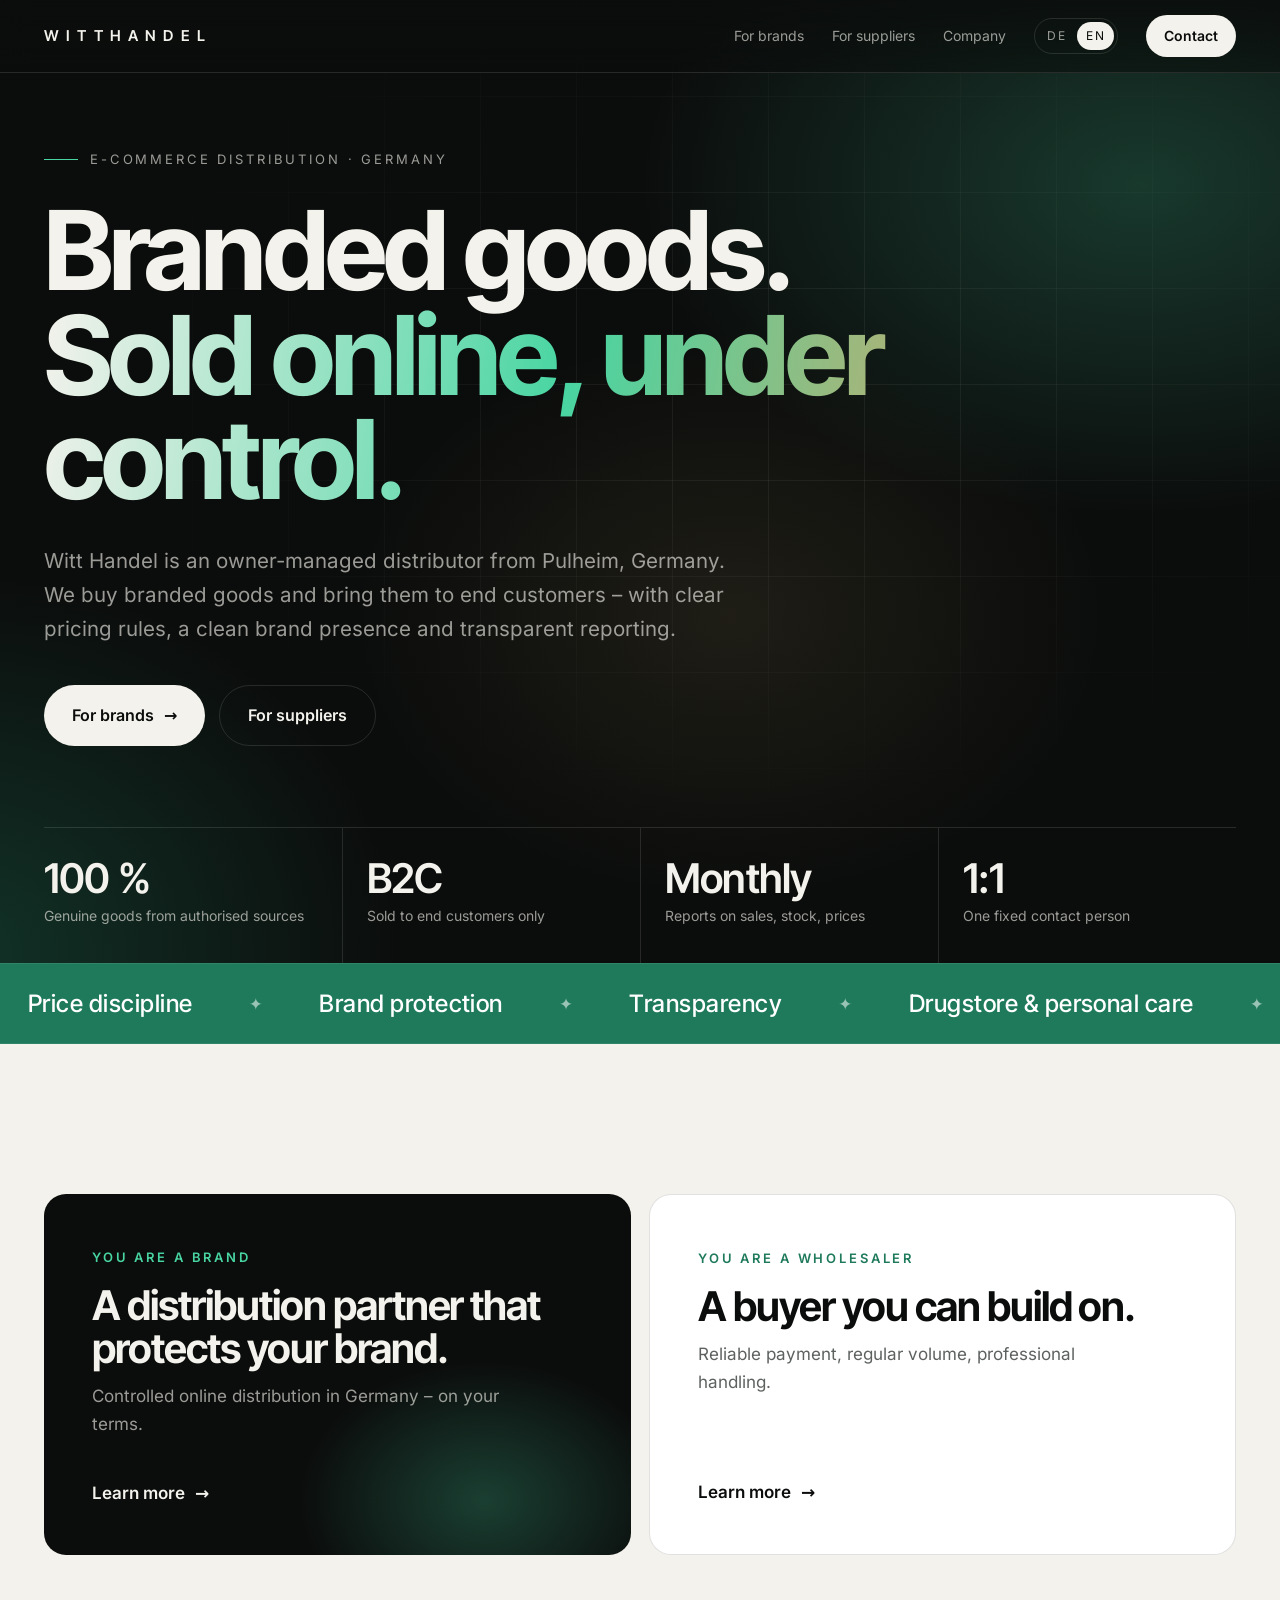
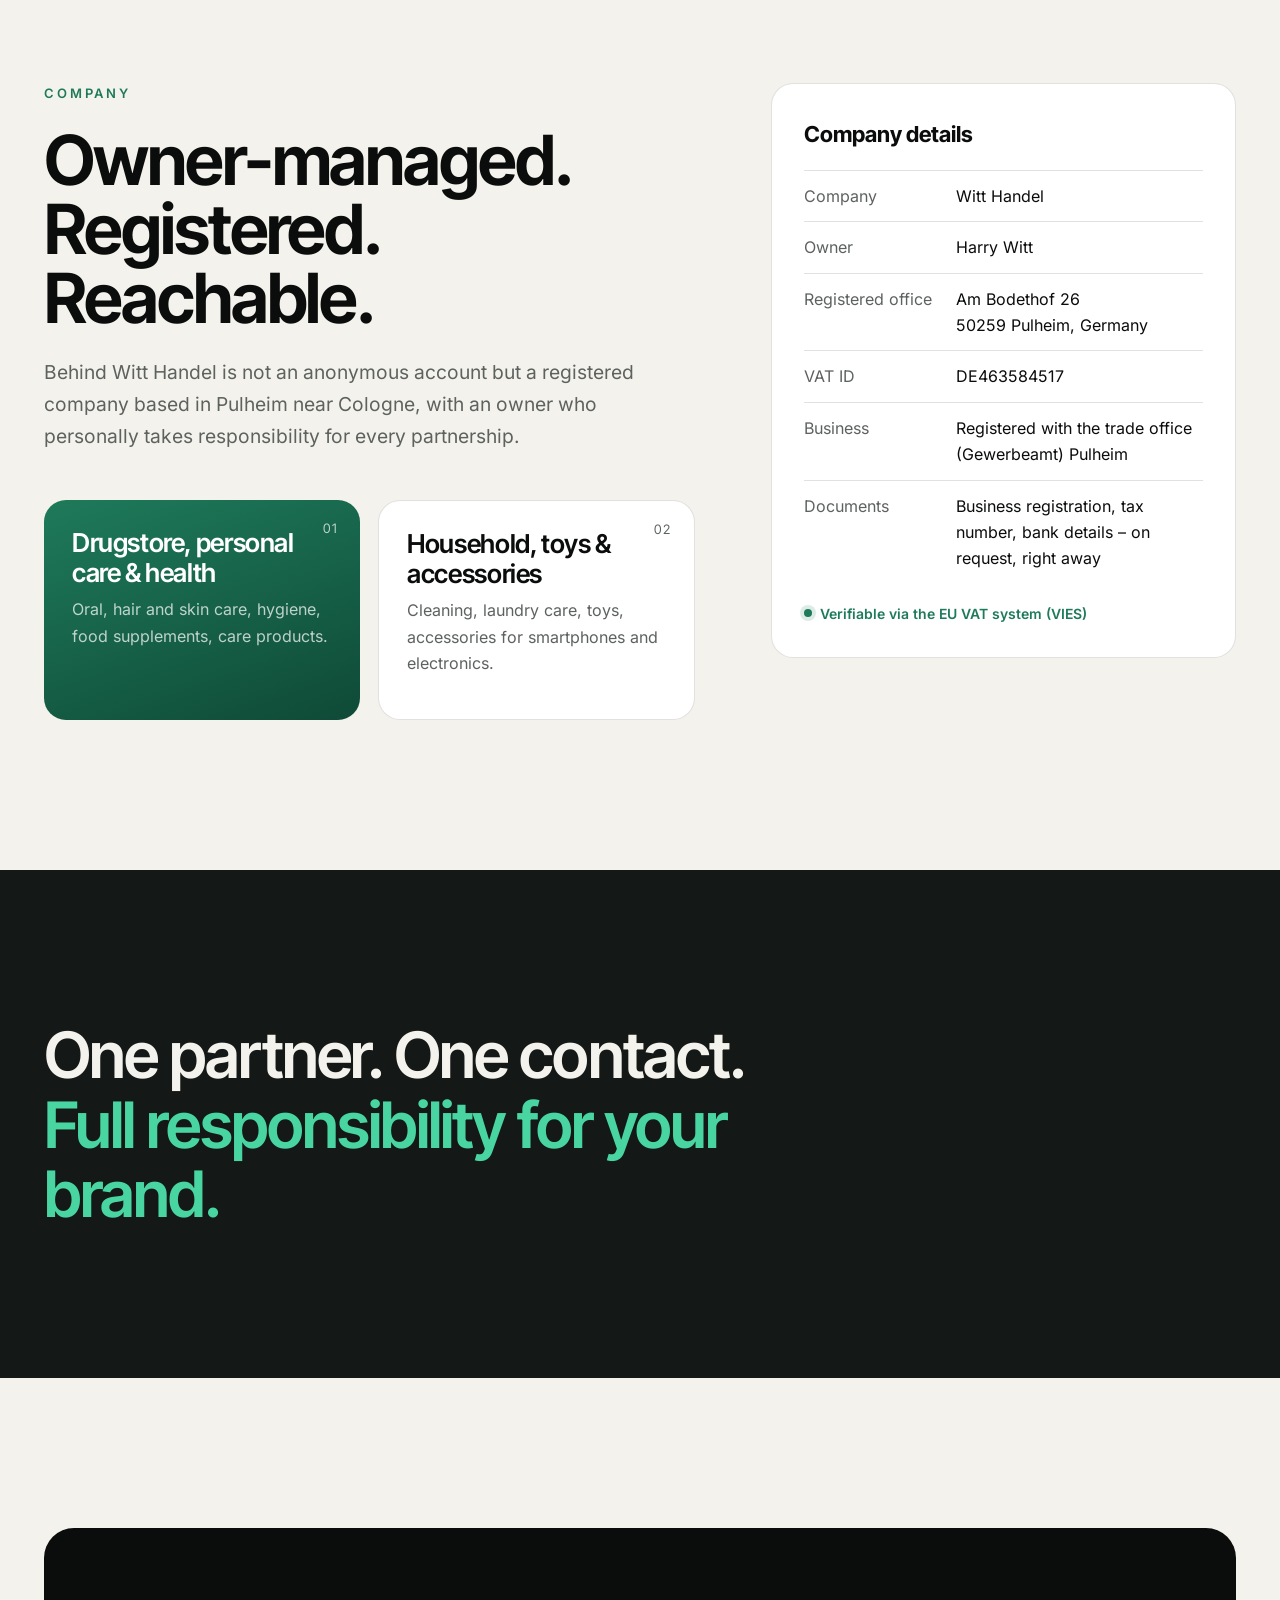
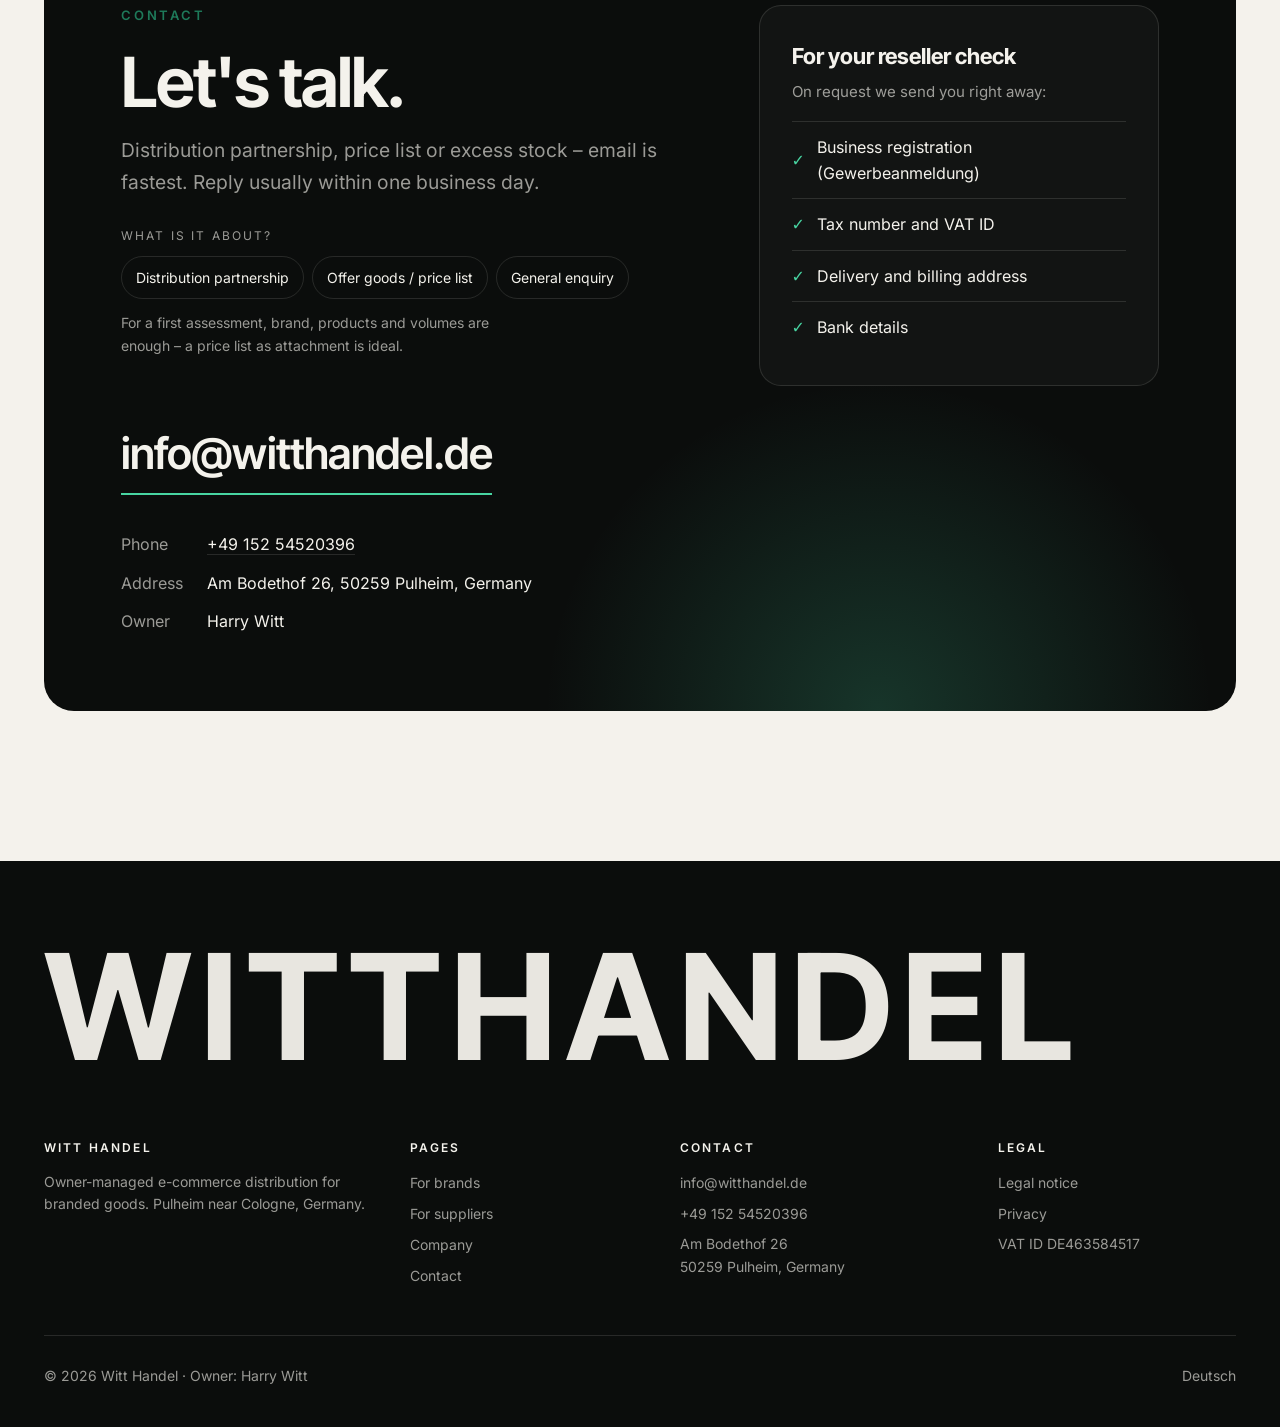
==== en/index.html @ f5693ece "Contact subjects: show the ready-made email on the page (copy / open in email app), works without an" ====
<!doctype html>
<html lang="en">
<head>
  <meta charset="utf-8">
  <meta name="viewport" content="width=device-width, initial-scale=1">
  <title>Witt Handel – E-commerce distribution for branded goods</title>
  <meta name="description" content="Witt Handel is an owner-managed e-commerce distributor from Pulheim, Germany: controlled, brand-compliant distribution in German online retail – for brands, manufacturers, wholesalers and distributors.">
  <meta name="theme-color" content="#0b0d0c">
  <link rel="canonical" href="https://www.witthandel.de/en/">
  <link rel="alternate" hreflang="de" href="https://www.witthandel.de/">
  <link rel="alternate" hreflang="en" href="https://www.witthandel.de/en/">
  <link rel="icon" href="/favicon.svg" type="image/svg+xml">
  <link rel="preload" href="/fonts/inter-tight.woff2" as="font" type="font/woff2" crossorigin>
  <link rel="stylesheet" href="/style.css">
  <meta property="og:title" content="Witt Handel – E-commerce distribution for branded goods">
  <meta property="og:description" content="Witt Handel is an owner-managed e-commerce distributor from Pulheim, Germany: controlled, brand-compliant distribution in German online retail – for brands, manufacturers, wholesalers and distributors.">
  <meta property="og:type" content="website">
  <meta property="og:site_name" content="Witt Handel">
  <meta property="og:locale" content="en_GB">
  <meta name="twitter:card" content="summary">
  <meta property="og:url" content="https://www.witthandel.de/en/">
  <script type="application/ld+json">{"@context":"https://schema.org","@type":"Organization","name":"Witt Handel","legalName":"Witt Handel, Inhaber Harry Witt","url":"https://www.witthandel.de/","logo":"https://www.witthandel.de/favicon.svg","description":"Owner-managed e-commerce distributor for branded goods from Pulheim, Germany.","vatID":"DE463584517","founder":{"@type":"Person","name":"Harry Witt"},"address":{"@type":"PostalAddress","streetAddress":"Am Bodethof 26","postalCode":"50259","addressLocality":"Pulheim","addressCountry":"DE"},"contactPoint":[{"@type":"ContactPoint","contactType":"sales","email":"info@witthandel.de","telephone":"+49 152 54520396","availableLanguage":["de","en"]}]}</script>
</head>
<body>
<a class="skip" href="#inhalt">Skip to content</a>
<header class="site">
  <div class="wrap">
    <a class="wordmark" href="/en/" aria-label="Witt Handel – home">Witthandel</a>
    <nav class="main" aria-label="Main navigation">
      <a class="hide-m" href="/en/brands/">For brands</a>
      <a class="hide-m" href="/en/suppliers/">For suppliers</a>
      <a class="hide-m" href="/en/#company">Company</a>
      <span class="langs" role="group" aria-label="Language"><a href="/" hreflang="de" lang="de">DE</a><a href="/en/" hreflang="en" lang="en" class="on" aria-current="true">EN</a></span>
      <a class="cta" href="#contact">Contact</a>
      <details class="menu-m"><summary aria-label="Menu"><span></span><span></span></summary><div class="menu-panel"><a href="/en/brands/">For brands</a><a href="/en/suppliers/">For suppliers</a><a href="/en/#company">Company</a><a href="/en/#contact">Contact</a></div></details>
    </nav>
  </div>
</header>

<main id="inhalt">
  <div class="hero">
    <div class="glow" aria-hidden="true"></div>
    <div class="grid-lines" aria-hidden="true"></div>
    <div class="wrap">
      <p class="eyebrow">E-commerce distribution · Germany</p>
      <h1>Branded goods. <span class="soft">Sold online, under control.</span></h1>
      <p class="lead">Witt Handel is an owner-managed distributor from Pulheim, Germany. We buy branded goods and bring them to end customers – with clear pricing rules, a clean brand presence and transparent reporting.</p>
      <div class="actions">
        <a class="btn light" href="/en/brands/">For brands <span class="arrow" aria-hidden="true">→</span></a>
        <a class="btn outline" href="/en/suppliers/">For suppliers</a>
      </div>
      <div class="facts">
        <div><strong>100&nbsp;%</strong><span>Genuine goods from authorised sources</span></div>
        <div><strong>B2C</strong><span>Sold to end customers only</span></div>
        <div><strong>Monthly</strong><span>Reports on sales, stock, prices</span></div>
        <div><strong>1:1</strong><span>One fixed contact person</span></div>
      </div>
    </div>
  </div>

  <div class="marquee" aria-hidden="true">
    <div class="track">
      <span>Price discipline</span><span>Brand protection</span><span>Transparency</span><span>Drugstore &amp; personal care</span><span>Health</span><span>Household</span><span>Toys</span><span>Electronics accessories</span>
      <span>Price discipline</span><span>Brand protection</span><span>Transparency</span><span>Drugstore &amp; personal care</span><span>Health</span><span>Household</span><span>Toys</span><span>Electronics accessories</span>
    </div>
  </div>
  <section style="padding-bottom: 0">
    <div class="wrap paths">
      <a class="path brand" href="/en/brands/">
        <div><span class="who">You are a brand</span><h3>A distribution partner that protects your brand.</h3><p>Controlled online distribution in Germany – on your terms.</p></div>
        <span class="go">Learn more <span aria-hidden="true">→</span></span>
      </a>
      <a class="path supplier" href="/en/suppliers/">
        <div><span class="who">You are a wholesaler</span><h3>A buyer you can build on.</h3><p>Reliable payment, regular volume, professional handling.</p></div>
        <span class="go">Learn more <span aria-hidden="true">→</span></span>
      </a>
    </div>
  </section>
  <section id="company" style="padding-top: clamp(80px, 10vw, 130px)">
    <div class="wrap">
      <div class="company" style="margin-top: 0">
        <div>
          <p class="kicker">Company</p>
          <h2>Owner-managed. Registered. Reachable.</h2>
          <p class="intro">Behind Witt Handel is not an anonymous account but a registered company based in Pulheim near Cologne, with an owner who personally takes responsibility for every partnership.</p>
          <div class="tiles" style="margin-top: 48px; grid-template-columns: repeat(2, 1fr)">
            <div class="tile feature" style="min-height: 220px"><span class="num">01</span><div><h3>Drugstore, personal care &amp; health</h3><p>Oral, hair and skin care, hygiene, food supplements, care products.</p></div></div>
            <div class="tile" style="min-height: 220px"><span class="num">02</span><div><h3>Household, toys &amp; accessories</h3><p>Cleaning, laundry care, toys, accessories for smartphones and electronics.</p></div></div>
          </div>
        </div>
        <div class="facts-box">
          <h3>Company details</h3>
          <dl>
            <dt>Company</dt><dd>Witt Handel</dd>
            <dt>Owner</dt><dd>Harry Witt</dd>
            <dt>Registered office</dt><dd>Am Bodethof 26<br>50259 Pulheim, Germany</dd>
            <dt>VAT ID</dt><dd>DE463584517</dd>
            <dt>Business</dt><dd>Registered with the trade office (Gewerbeamt) Pulheim</dd>
            <dt>Documents</dt><dd>Business registration, tax number, bank details – on request, right away</dd>
          </dl>
          <span class="badge">Verifiable via the EU VAT system (VIES)</span>
        </div>
      </div>
    </div>
  </section>
  <section class="statement">
    <div class="wrap">
      <p class="big">One partner. One contact. <em>Full responsibility for your brand.</em></p>
    </div>
  </section>
  <section id="contact">
    <div class="wrap">
      <div class="contact-card">
        <div>
          <p class="kicker">Contact</p>
          <h2>Let's talk.</h2>
          <p class="intro" style="color: var(--on-dark-muted)">Distribution partnership, price list or excess stock – email is fastest. Reply usually within one business day.</p>
          <div class="subjects"><p class="subjects-label">What is it about?</p><div class="chips"><a href="mailto:info@witthandel.de?subject=Distribution%20partnership%20%E2%80%93%20enquiry&amp;body=Brand%3A%0AProducts%20%28EAN%20or%20link%29%3A%0ATarget%20market%20/%20timing%3A%0AContact%20person%3A%0A">Distribution partnership</a><a href="mailto:info@witthandel.de?subject=Offer%20/%20price%20list%20for%20Witt%20Handel&amp;body=Company%3A%0ABrands%20/%20products%20%28EAN%29%3A%0AAvailable%20volumes%20and%20prices%20%28a%20list%20as%20attachment%20is%20ideal%29%3A%0ALead%20time%20and%20minimum%20order%20value%3A%0A">Offer goods / price list</a><a href="mailto:info@witthandel.de?subject=Enquiry%20to%20Witt%20Handel">General enquiry</a></div><p class="subjects-hint">For a first assessment, brand, products and volumes are enough – a price list as attachment is ideal.</p></div>
          <a class="mail-big" href="mailto:info@witthandel.de?subject=Partnership%20enquiry">info@witthandel.de</a>
          <dl class="details">
            <dt>Phone</dt><dd><a href="tel:+4915254520396">+49 152 54520396</a></dd>
            <dt>Address</dt><dd>Am Bodethof 26, 50259 Pulheim, Germany</dd>
            <dt>Owner</dt><dd>Harry Witt</dd>
          </dl>
        </div>
        <div class="check">
          <h3>For your reseller check</h3>
          <p>On request we send you right away:</p>
          <ul>
            <li>Business registration (Gewerbeanmeldung)</li>
            <li>Tax number and VAT ID</li>
            <li>Delivery and billing address</li>
            <li>Bank details</li>
          </ul>
        </div>
      </div>
    </div>
  </section>
</main>

<footer class="site">
  <div class="wrap">
    <p class="big-mark" aria-hidden="true">WITTHANDEL</p>
    <div class="cols">
      <div><p class="f-title">Witt Handel</p><p>Owner-managed e-commerce distribution for branded goods. Pulheim near Cologne, Germany.</p></div>
      <div><p class="f-title">Pages</p><a href="/en/brands/">For brands</a><a href="/en/suppliers/">For suppliers</a><a href="/en/#company">Company</a><a href="/en/#contact">Contact</a></div>
      <div><p class="f-title">Contact</p><a href="mailto:info@witthandel.de">info@witthandel.de</a><a href="tel:+4915254520396">+49 152 54520396</a><p>Am Bodethof 26<br>50259 Pulheim, Germany</p></div>
      <div><p class="f-title">Legal</p><a href="/impressum.html" hreflang="de">Legal notice</a><a href="/datenschutz.html" hreflang="de">Privacy</a><p>VAT ID DE463584517</p></div>
    </div>
    <div class="row">
      <span>© 2026 Witt Handel · Owner: Harry Witt</span>
      <span><a href="/" hreflang="de" lang="de">Deutsch</a></span>
    </div>
  </div>
</footer>
<script src="/mail.js" defer></script>
</body>
</html>
---- style.css ----
/* WITTHANDEL – one stylesheet. Fonts are hosted on this site (no Google, nothing loaded from third parties). */
@font-face { font-family: "Inter"; src: url("/fonts/inter.woff2") format("woff2"); font-weight: 100 900; font-display: swap; }
@font-face { font-family: "Inter Tight"; src: url("/fonts/inter-tight.woff2") format("woff2"); font-weight: 100 900; font-display: swap; }

:root {
  --ink: #0b0d0c;
  --ink-2: #141816;
  --ink-3: #1d2220;
  --paper: #f4f2ec;
  --paper-2: #ebe8df;
  --white: #ffffff;
  --text: #0b0d0c;
  --muted: #5d625f;
  --line: rgba(11, 13, 12, .12);
  --on-dark: #f4f2ec;
  --on-dark-muted: rgba(244, 242, 236, .62);
  --line-dark: rgba(244, 242, 236, .12);
  --accent: #1e7a5a;
  --accent-bright: #48d5a2;
  --gold: #c9a96a;
  --radius: 22px;
  --max: 1240px;
  --display: "Inter Tight", "Inter", system-ui, -apple-system, "Segoe UI", Roboto, Arial, sans-serif;
  --body: "Inter", system-ui, -apple-system, "Segoe UI", Roboto, Arial, sans-serif;
}
* { box-sizing: border-box; }
html { -webkit-text-size-adjust: 100%; scroll-behavior: smooth; scroll-padding-top: 84px; }
body { margin: 0; background: var(--paper); color: var(--text); font: 17px/1.65 var(--body); -webkit-font-smoothing: antialiased; }
img, svg { display: block; }
a { color: inherit; }
::selection { background: var(--accent-bright); color: var(--ink); }
:focus-visible { outline: 2px solid var(--accent-bright); outline-offset: 3px; border-radius: 6px; }
.wrap { max-width: var(--max); margin: 0 auto; padding-left: 24px; padding-right: 24px; }
.skip { position: absolute; left: -999px; top: 8px; background: var(--white); color: var(--ink); padding: 8px 12px; z-index: 50; }
.skip:focus { left: 8px; }

/* ---------- Header ---------- */
header.site { position: fixed; inset: 0 0 auto 0; z-index: 30; color: var(--on-dark);
  background: linear-gradient(to bottom, rgba(11,13,12,.85), rgba(11,13,12,.55)); backdrop-filter: blur(14px) saturate(1.2);
  -webkit-backdrop-filter: blur(14px) saturate(1.2); border-bottom: 1px solid var(--line-dark); }
header.site .wrap { display: flex; align-items: center; justify-content: space-between; gap: 20px; height: 72px; }
.wordmark { font-family: var(--display); font-weight: 600; font-size: 15px; letter-spacing: .48em; text-decoration: none;
  text-transform: uppercase; white-space: nowrap; margin-right: -.48em; }
nav.main { display: flex; align-items: center; gap: 28px; font-size: 14px; }
nav.main a { text-decoration: none; color: var(--on-dark-muted); transition: color .2s; }
nav.main a:hover { color: var(--on-dark); }
nav.main .lang { font-size: 12px; letter-spacing: .14em; border: 1px solid var(--line-dark); border-radius: 999px; padding: 5px 11px; color: var(--on-dark); }
nav.main .cta { color: var(--ink); background: var(--on-dark); border-radius: 999px; padding: 9px 18px; font-weight: 600; }
nav.main .cta:hover { color: var(--ink); background: var(--white); }
@media (max-width: 860px) { nav.main a.hide-m { display: none; } nav.main { gap: 12px; } .wordmark { font-size: 13px; letter-spacing: .38em; margin-right: -.38em; } }
@media (max-width: 400px) { nav.main .cta { display: none; } }

/* ---------- Buttons ---------- */
.btn { display: inline-flex; align-items: center; gap: 10px; padding: 16px 28px; border-radius: 999px; font-weight: 600;
  font-size: 16px; text-decoration: none; transition: transform .2s, background .2s, color .2s, border-color .2s; }
.btn .arrow { transition: transform .2s; }
.btn:hover .arrow { transform: translateX(4px); }
.btn.light { background: var(--on-dark); color: var(--ink); }
.btn.light:hover { background: var(--white); }
.btn.outline { border: 1px solid var(--line-dark); color: var(--on-dark); }
.btn.outline:hover { border-color: var(--on-dark-muted); }
.btn.dark { background: var(--ink); color: var(--on-dark); }
.btn.dark:hover { background: var(--ink-3); }

/* ---------- Hero ---------- */
.hero { position: relative; overflow: hidden; background: var(--ink); color: var(--on-dark); min-height: 100svh;
  display: flex; flex-direction: column; justify-content: flex-end; padding-top: 140px; isolation: isolate; }
.hero .glow { position: absolute; inset: -20%; z-index: -2; pointer-events: none;
  background:
    radial-gradient(40% 35% at 78% 28%, rgba(72, 213, 162, .22), transparent 70%),
    radial-gradient(35% 40% at 12% 85%, rgba(30, 122, 90, .35), transparent 70%),
    radial-gradient(30% 30% at 55% 60%, rgba(201, 169, 106, .10), transparent 70%);
  animation: drift 22s ease-in-out infinite alternate; }
.hero .grid-lines { position: absolute; inset: 0; z-index: -1; pointer-events: none; opacity: .5;
  background-image: linear-gradient(var(--line-dark) 1px, transparent 1px), linear-gradient(90deg, var(--line-dark) 1px, transparent 1px);
  background-size: 96px 96px; mask-image: radial-gradient(70% 60% at 60% 40%, #000 20%, transparent 75%);
  -webkit-mask-image: radial-gradient(70% 60% at 60% 40%, #000 20%, transparent 75%); }
@keyframes drift { from { transform: translate3d(0, 0, 0) scale(1); } to { transform: translate3d(-4%, 3%, 0) scale(1.08); } }
.eyebrow { display: inline-flex; align-items: center; gap: 12px; font-size: 13px; letter-spacing: .22em; text-transform: uppercase;
  color: var(--on-dark-muted); margin: 0 0 28px; }
.eyebrow::before { content: ""; width: 34px; height: 1px; background: var(--accent-bright); }
.hero h1 { font-family: var(--display); font-weight: 700; font-size: clamp(46px, 8.6vw, 128px); line-height: .95;
  letter-spacing: -.035em; margin: 0 0 32px; max-width: 13ch; }
.hero h1 .soft { display: block; color: transparent; background: linear-gradient(100deg, var(--on-dark) 0%, var(--accent-bright) 55%, var(--gold) 100%);
  -webkit-background-clip: text; background-clip: text; }
.hero > .wrap { width: 100%; }
.hero .lead { font-size: clamp(18px, 1.6vw, 21px); color: var(--on-dark-muted); max-width: 54ch; margin: 0 0 40px; }
.hero .actions { display: flex; flex-wrap: wrap; gap: 14px; }
.facts { margin-top: clamp(56px, 9vh, 110px); border-top: 1px solid var(--line-dark); display: grid; grid-template-columns: repeat(4, 1fr); }
.facts div { padding: 28px 24px 34px 0; }
.facts div + div { padding-left: 24px; border-left: 1px solid var(--line-dark); }
.facts strong { display: block; font-family: var(--display); font-size: clamp(28px, 3.2vw, 44px); font-weight: 600; letter-spacing: -.02em; line-height: 1.1; }
.facts span { color: var(--on-dark-muted); font-size: 14px; }
@media (max-width: 860px) { .facts { grid-template-columns: 1fr 1fr; } .facts div:nth-child(3) { padding-left: 0; border-left: 0; }
  .facts div:nth-child(n+3) { border-top: 1px solid var(--line-dark); } }

/* ---------- Marquee ---------- */
.marquee { background: var(--accent); color: var(--white); overflow: hidden; white-space: nowrap; border-block: 1px solid rgba(255,255,255,.08); }
.marquee .track { display: inline-flex; gap: 0; padding: 20px 0; animation: scroll 38s linear infinite; }
.marquee span { font-family: var(--display); font-size: clamp(18px, 2vw, 24px); font-weight: 500; letter-spacing: .02em; padding: 0 28px; }
.marquee span::after { content: "✦"; margin-left: 56px; opacity: .55; font-size: .7em; vertical-align: middle; }
@keyframes scroll { to { transform: translateX(-50%); } }

/* ---------- Sections ---------- */
section { padding: clamp(80px, 12vw, 150px) 0; }
.kicker { font-size: 13px; letter-spacing: .22em; text-transform: uppercase; color: var(--accent); margin: 0 0 22px; font-weight: 600; }
.dark .kicker { color: var(--accent-bright); }
h2 { font-family: var(--display); font-weight: 650; font-size: clamp(36px, 5.4vw, 76px); line-height: 1; letter-spacing: -.03em; margin: 0 0 24px; }
.intro { font-size: clamp(18px, 1.5vw, 20px); color: var(--muted); max-width: 56ch; margin: 0; }
.dark { background: var(--ink); color: var(--on-dark); }
.dark .intro { color: var(--on-dark-muted); }

/* Brands: sticky title + numbered list */
.split { display: grid; grid-template-columns: 5fr 7fr; gap: clamp(40px, 7vw, 110px); align-items: start; }
.split .sticky { position: sticky; top: 120px; }
@media (max-width: 900px) { .split { grid-template-columns: 1fr; } .split .sticky { position: static; } }
.numbered { list-style: none; margin: 0; padding: 0; border-top: 1px solid var(--line); }
.dark .numbered { border-color: var(--line-dark); }
.numbered li { display: grid; grid-template-columns: 76px 1fr; gap: 12px; padding: 34px 0; border-bottom: 1px solid var(--line); }
.dark .numbered li { border-color: var(--line-dark); }
.numbered .n { font-family: var(--display); font-size: 15px; color: var(--accent-bright); font-weight: 600; padding-top: 8px; letter-spacing: .08em; }
.numbered h3 { font-family: var(--display); font-size: clamp(24px, 2.4vw, 32px); font-weight: 600; letter-spacing: -.015em; margin: 0 0 8px; line-height: 1.15; }
.numbered p { margin: 0; color: var(--on-dark-muted); max-width: 52ch; }

/* Range tiles */
.head-row { display: flex; flex-wrap: wrap; justify-content: space-between; align-items: end; gap: 24px; margin-bottom: 56px; }
.tiles { display: grid; gap: 18px; grid-template-columns: repeat(4, 1fr); }
@media (max-width: 1000px) { .tiles { grid-template-columns: 1fr 1fr; } }
@media (max-width: 560px) { .tiles { grid-template-columns: 1fr; } }
.tile { position: relative; overflow: hidden; border-radius: var(--radius); padding: 28px; min-height: 330px; display: flex; flex-direction: column;
  justify-content: space-between; background: var(--white); border: 1px solid var(--line); transition: transform .3s, box-shadow .3s; }
.tile:hover { transform: translateY(-4px); box-shadow: 0 24px 60px -30px rgba(11,13,12,.35); }
.tile .ico { width: 64px; height: 64px; border-radius: 18px; display: grid; place-items: center; color: var(--accent); background: rgba(30,122,90,.09); }
.tile .ico svg { width: 30px; height: 30px; }
.tile .num { position: absolute; right: 22px; top: 18px; font-family: var(--display); font-size: 13px; color: var(--muted); letter-spacing: .1em; }
.tile h3 { font-family: var(--display); font-size: 26px; font-weight: 600; letter-spacing: -.015em; margin: 0 0 8px; line-height: 1.15; }
.tile p { margin: 0; color: var(--muted); font-size: 16px; }
.tile.feature { background: linear-gradient(160deg, var(--accent) 0%, #0f4a37 100%); color: var(--white); border: 0; }
.tile.feature p, .tile.feature .num { color: rgba(255,255,255,.72); }
.tile.feature .ico { background: rgba(255,255,255,.12); color: var(--white); }

/* Suppliers: promises + timeline */
.promises { display: grid; grid-template-columns: repeat(4, 1fr); gap: 0; border-top: 1px solid var(--line); margin-top: 56px; }
.promises div { padding: 32px 28px 8px 0; }
.promises div + div { padding-left: 28px; border-left: 1px solid var(--line); }
.promises h3 { font-family: var(--display); font-size: 21px; font-weight: 600; margin: 0 0 8px; letter-spacing: -.01em; }
.promises p { margin: 0; color: var(--muted); font-size: 16px; }
@media (max-width: 900px) { .promises { grid-template-columns: 1fr 1fr; } .promises div:nth-child(3) { padding-left: 0; border-left: 0; } }
@media (max-width: 560px) { .promises { grid-template-columns: 1fr; } .promises div, .promises div + div { padding-left: 0; border-left: 0; border-bottom: 1px solid var(--line); padding-bottom: 28px; } }
.timeline { list-style: none; margin: 88px 0 0; padding: 0; display: grid; grid-template-columns: repeat(4, 1fr); gap: 24px; counter-reset: t; }
.timeline li { counter-increment: t; position: relative; padding-top: 64px; }
.timeline li::before { content: "0" counter(t); position: absolute; top: 0; left: 0; width: 44px; height: 44px; border-radius: 50%;
  display: grid; place-items: center; background: var(--ink); color: var(--on-dark); font-family: var(--display); font-weight: 600; font-size: 14px; }
.timeline li::after { content: ""; position: absolute; top: 22px; left: 56px; right: -12px; height: 1px; background: var(--line); }
.timeline li:last-child::after { display: none; }
.timeline strong { display: block; font-family: var(--display); font-size: 21px; font-weight: 600; margin-bottom: 6px; }
.timeline span { color: var(--muted); font-size: 16px; }
@media (max-width: 900px) { .timeline { grid-template-columns: 1fr 1fr; row-gap: 40px; } .timeline li::after { display: none; } }
@media (max-width: 560px) { .timeline { grid-template-columns: 1fr; } }

/* Statement band */
.statement { background: var(--ink-2); color: var(--on-dark); text-align: left; }
.statement p.big { font-family: var(--display); font-size: clamp(32px, 5vw, 68px); font-weight: 600; line-height: 1.08; letter-spacing: -.03em; margin: 0; max-width: 20ch; }
.statement p.big em { font-style: normal; color: var(--accent-bright); }

/* Contact */
.contact-card { border-radius: calc(var(--radius) + 8px); background: var(--ink); color: var(--on-dark); padding: clamp(32px, 6vw, 80px);
  display: grid; grid-template-columns: 7fr 5fr; gap: clamp(32px, 6vw, 80px); position: relative; overflow: hidden; isolation: isolate; }
.contact-card::before { content: ""; position: absolute; inset: auto -10% -60% 30%; height: 120%; z-index: -1;
  background: radial-gradient(50% 50% at 50% 50%, rgba(72,213,162,.20), transparent 70%); }
@media (max-width: 900px) { .contact-card { grid-template-columns: 1fr; } }
.contact-card h2 { margin-bottom: 18px; }
.mail-big { display: inline-block; font-family: var(--display); font-size: clamp(24px, 3.4vw, 44px); font-weight: 600; letter-spacing: -.02em;
  text-decoration: none; border-bottom: 2px solid var(--accent-bright); padding-bottom: 4px; margin: 28px 0 36px; word-break: break-word; }
.mail-big:hover { color: var(--accent-bright); }
.details { margin: 0; display: grid; grid-template-columns: max-content 1fr; gap: 12px 24px; font-size: 16px; }
.details dt { color: var(--on-dark-muted); }
.details dd { margin: 0; }
.details a { text-decoration: none; border-bottom: 1px solid var(--line-dark); }
.check { border: 1px solid var(--line-dark); border-radius: var(--radius); padding: 32px; align-self: start; background: rgba(255,255,255,.03); }
.check h3 { font-family: var(--display); font-size: 22px; margin: 0 0 6px; }
.check p { margin: 0 0 16px; color: var(--on-dark-muted); font-size: 15px; }
.check ul { list-style: none; margin: 0; padding: 0; }
.check li { padding: 12px 0; border-top: 1px solid var(--line-dark); display: flex; gap: 12px; align-items: center; font-size: 16px; }
.check li::before { content: "✓"; color: var(--accent-bright); font-weight: 700; }

/* Footer */
footer.site { background: var(--ink); color: var(--on-dark-muted); padding: 80px 0 40px; font-size: 14px; overflow: hidden; }
footer.site .big-mark { font-family: var(--display); font-weight: 700; color: var(--on-dark); font-size: clamp(40px, 11.5vw, 170px);
  letter-spacing: .06em; line-height: .9; margin: 0 0 56px; white-space: nowrap; opacity: .95; }
footer.site .row { display: flex; flex-wrap: wrap; justify-content: space-between; gap: 16px 32px; border-top: 1px solid var(--line-dark); padding-top: 28px; }
footer.site a { color: var(--on-dark-muted); text-decoration: none; margin-left: 22px; }
footer.site a:first-child { margin-left: 0; }
footer.site a:hover { color: var(--on-dark); }

/* Legal pages */
body.legal-page { background: var(--paper); }
body.legal-page header.site { background: var(--ink); }
.legal { padding-top: 150px; padding-bottom: 110px; max-width: 820px; }
.legal h1 { hyphens: auto; -webkit-hyphens: auto; overflow-wrap: anywhere; font-family: var(--display); font-size: clamp(34px, 6vw, 72px); letter-spacing: -.03em; line-height: 1; margin: 0 0 40px; }
.legal h2 { font-family: var(--display); font-size: 22px; letter-spacing: -.01em; margin: 40px 0 10px; line-height: 1.2; }
.legal p, .legal li { color: #2b2f2d; overflow-wrap: anywhere; }
.legal a { color: var(--accent); }
.legal .note { color: var(--muted); font-size: 15px; }

@media (prefers-reduced-motion: reduce) {
  html { scroll-behavior: auto; }
  .hero .glow, .marquee .track { animation: none; }
  .tile, .btn, .btn .arrow { transition: none; }
}

/* ---------- Two paths (brand / supplier) ---------- */
.paths { display: grid; grid-template-columns: 1fr 1fr; gap: 18px; }
@media (max-width: 800px) { .paths { grid-template-columns: 1fr; } }
.path { position: relative; display: flex; flex-direction: column; justify-content: space-between; gap: 40px; min-height: 300px;
  padding: clamp(28px, 4vw, 48px); border-radius: var(--radius); text-decoration: none; overflow: hidden; isolation: isolate;
  transition: transform .3s, box-shadow .3s; }
.path:hover { transform: translateY(-4px); box-shadow: 0 30px 70px -36px rgba(11,13,12,.45); }
.path.brand { background: var(--ink); color: var(--on-dark); }
.path.brand::before { content: ""; position: absolute; inset: 30% -20% -40% 30%; z-index: -1; background: radial-gradient(50% 50% at 50% 50%, rgba(72,213,162,.25), transparent 70%); }
.path.supplier { background: var(--white); color: var(--text); border: 1px solid var(--line); }
.path .who { font-size: 13px; letter-spacing: .22em; text-transform: uppercase; font-weight: 600; color: var(--accent); }
.path.brand .who { color: var(--accent-bright); }
.path h3 { font-family: var(--display); font-size: clamp(28px, 3.2vw, 44px); line-height: 1.05; letter-spacing: -.025em; margin: 14px 0 12px; font-weight: 650; }
.path p { margin: 0; color: var(--muted); max-width: 40ch; }
.path.brand p { color: var(--on-dark-muted); }
.path .go { font-weight: 600; display: inline-flex; gap: 10px; align-items: center; }
.path .go span { transition: transform .2s; }
.path:hover .go span { transform: translateX(5px); }

/* ---------- Comparison ---------- */
.compare { margin-top: 72px; border-radius: var(--radius); overflow: hidden; border: 1px solid var(--line-dark); }
.compare .row { display: grid; grid-template-columns: 1.1fr 1.4fr 1.4fr; }
.compare .row > div { padding: 20px 24px; border-top: 1px solid var(--line-dark); font-size: 16px; }
.compare .row:first-child > div { border-top: 0; font-size: 12px; letter-spacing: .18em; text-transform: uppercase; font-weight: 600; color: var(--on-dark-muted); }
.compare .row > div:nth-child(1) { color: var(--on-dark); font-weight: 600; }
.compare .row > div:nth-child(2) { color: var(--on-dark-muted); }
.compare .row > div:nth-child(2)::before { content: "✕  "; color: #d9826b; font-weight: 700; }
.compare .row > div:nth-child(3) { background: rgba(72,213,162,.07); color: var(--on-dark); }
.compare .row > div:nth-child(3)::before { content: "✓  "; color: var(--accent-bright); font-weight: 700; }
.compare .row:first-child > div::before { content: none; }
.compare .row:first-child > div:nth-child(3) { color: var(--accent-bright); }
@media (max-width: 760px) {
  .compare .row { grid-template-columns: 1fr; }
  .compare .row:first-child { display: none; }
  .compare .row > div:nth-child(1) { padding-bottom: 6px; }
  .compare .row > div:nth-child(2), .compare .row > div:nth-child(3) { border-top: 0; padding-top: 8px; }
}

/* six commitments grid (dark) */
.commit { display: grid; grid-template-columns: repeat(3, 1fr); gap: 0; margin-top: 64px; border-top: 1px solid var(--line-dark); }
.commit > div { padding: 36px 32px 36px 0; border-bottom: 1px solid var(--line-dark); }
.commit > div:not(:nth-child(3n+1)) { padding-left: 32px; border-left: 1px solid var(--line-dark); }
.commit .n { font-family: var(--display); color: var(--accent-bright); font-size: 14px; letter-spacing: .1em; font-weight: 600; }
.commit h3 { font-family: var(--display); font-size: 24px; font-weight: 600; letter-spacing: -.015em; margin: 14px 0 8px; line-height: 1.15; }
.commit p { margin: 0; color: var(--on-dark-muted); font-size: 16px; }
@media (max-width: 960px) { .commit { grid-template-columns: 1fr 1fr; } .commit > div:not(:nth-child(3n+1)) { padding-left: 0; border-left: 0; }
  .commit > div:nth-child(even) { padding-left: 28px; border-left: 1px solid var(--line-dark); } }
@media (max-width: 600px) { .commit { grid-template-columns: 1fr; } .commit > div:nth-child(even) { padding-left: 0; border-left: 0; } }

/* steps on dark */
.dark .timeline li::before { background: var(--on-dark); color: var(--ink); }
.dark .timeline li::after { background: var(--line-dark); }
.dark .timeline span { color: var(--on-dark-muted); }

/* extra offer band */
.offer { margin-top: 72px; display: grid; grid-template-columns: auto 1fr auto; gap: 28px; align-items: center; padding: 32px 36px;
  border-radius: var(--radius); background: linear-gradient(120deg, rgba(30,122,90,.35), rgba(201,169,106,.12)); border: 1px solid var(--line-dark); }
.offer .tag { font-size: 12px; letter-spacing: .2em; text-transform: uppercase; font-weight: 600; color: var(--gold); white-space: nowrap; }
.offer p { margin: 0; color: var(--on-dark); font-size: 18px; }
.offer p small { display: block; color: var(--on-dark-muted); font-size: 15px; margin-top: 4px; }
@media (max-width: 800px) { .offer { grid-template-columns: 1fr; } }

/* company facts (legitimacy) */
.company { display: grid; grid-template-columns: 7fr 5fr; gap: clamp(32px, 6vw, 80px); align-items: start; margin-top: 72px; }
@media (max-width: 900px) { .company { grid-template-columns: 1fr; } }
.facts-box { background: var(--white); border: 1px solid var(--line); border-radius: var(--radius); padding: 32px; }
.facts-box h3 { font-family: var(--display); font-size: 22px; margin: 0 0 18px; }
.facts-box dl { margin: 0; display: grid; grid-template-columns: max-content 1fr; gap: 0; }
.facts-box dt, .facts-box dd { padding: 12px 0; border-top: 1px solid var(--line); margin: 0; font-size: 16px; }
.facts-box dt { color: var(--muted); padding-right: 24px; }
.facts-box .badge { display: inline-flex; align-items: center; gap: 8px; margin-top: 18px; font-size: 14px; color: var(--accent); font-weight: 600; }
.facts-box .badge::before { content: ""; width: 8px; height: 8px; border-radius: 50%; background: var(--accent); box-shadow: 0 0 0 4px rgba(30,122,90,.15); }

/* ---------- Grand slam offer ---------- */
.gso { background: radial-gradient(80% 60% at 85% 0%, rgba(72,213,162,.16), transparent 60%), var(--ink); color: var(--on-dark); }
.gso-head { display: grid; grid-template-columns: 7fr 5fr; gap: clamp(32px, 6vw, 80px); align-items: end; margin-bottom: 56px; }
@media (max-width: 900px) { .gso-head { grid-template-columns: 1fr; } }
.gso .seats { display: inline-flex; align-items: center; gap: 10px; font-size: 14px; color: var(--gold); border: 1px solid rgba(201,169,106,.35);
  border-radius: 999px; padding: 8px 16px; }
.gso .seats::before { content: ""; width: 8px; height: 8px; border-radius: 50%; background: var(--gold); animation: pulse 2s ease-in-out infinite; }
@keyframes pulse { 50% { opacity: .35; } }
.stack { list-style: none; margin: 0; padding: 0; border-radius: var(--radius); overflow: hidden; border: 1px solid var(--line-dark); }
.stack li { display: grid; grid-template-columns: 56px 1fr auto; gap: 18px; align-items: center; padding: 24px 28px; border-top: 1px solid var(--line-dark); }
.stack li:first-child { border-top: 0; background: linear-gradient(90deg, rgba(72,213,162,.14), transparent 70%); }
.stack .ic { width: 44px; height: 44px; border-radius: 12px; display: grid; place-items: center; background: rgba(72,213,162,.12); color: var(--accent-bright); font-weight: 700; }
.stack h3 { font-family: var(--display); font-size: 21px; font-weight: 600; margin: 0 0 4px; letter-spacing: -.01em; }
.stack p { margin: 0; color: var(--on-dark-muted); font-size: 16px; }
.stack .val { font-family: var(--display); font-weight: 600; font-size: 15px; color: var(--accent-bright); white-space: nowrap; text-align: right; }
.stack .total { background: rgba(255,255,255,.04); }
.stack .total h3 { font-size: 24px; }
.stack .total .val { font-size: 28px; color: var(--on-dark); }
@media (max-width: 640px) { .stack li { grid-template-columns: 44px 1fr; } .stack .val { grid-column: 2; text-align: left; } }
.guarantees { display: grid; grid-template-columns: 1fr 1fr; gap: 18px; margin-top: 18px; }
@media (max-width: 760px) { .guarantees { grid-template-columns: 1fr; } }
.guarantee { border-radius: var(--radius); padding: 30px; border: 1px solid rgba(201,169,106,.35); background: linear-gradient(150deg, rgba(201,169,106,.12), transparent 60%);
  display: grid; grid-template-columns: 56px 1fr; gap: 18px; }
.guarantee .seal { width: 56px; height: 56px; border-radius: 50%; border: 1.5px solid var(--gold); display: grid; place-items: center; color: var(--gold); }
.guarantee .seal svg { width: 26px; height: 26px; }
.guarantee h3 { font-family: var(--display); font-size: 22px; font-weight: 600; margin: 0 0 6px; }
.guarantee p { margin: 0; color: var(--on-dark-muted); font-size: 16px; }
.gso-cta { margin-top: 48px; display: flex; flex-wrap: wrap; gap: 16px 28px; align-items: center; }
.gso-cta small { color: var(--on-dark-muted); font-size: 14px; }
nav.main a.active { color: var(--on-dark); }

/* ---------- Details (07.11.2026) ---------- */
/* language switch: both languages, the current one highlighted */
nav.main .langs { display: inline-flex; border: 1px solid var(--line-dark); border-radius: 999px; padding: 3px; gap: 2px; }
nav.main .langs a { font-size: 12px; letter-spacing: .12em; padding: 4px 9px; border-radius: 999px; color: var(--on-dark-muted); }
nav.main .langs a.on { background: var(--on-dark); color: var(--ink); }
/* current page in the navigation */
nav.main a.active { color: var(--on-dark); position: relative; }
nav.main a.active::after { content: ""; position: absolute; left: 0; right: 0; bottom: -8px; height: 2px; border-radius: 2px;
  background: var(--accent-bright); }
/* mobile menu (no JavaScript: a details element) */
.menu-m { display: none; position: relative; }
.menu-m summary { list-style: none; cursor: pointer; width: 40px; height: 40px; border: 1px solid var(--line-dark); border-radius: 50%;
  display: grid; place-content: center; gap: 5px; }
.menu-m summary::-webkit-details-marker { display: none; }
.menu-m summary span { display: block; width: 16px; height: 1.5px; background: var(--on-dark); transition: transform .2s; }
.menu-m[open] summary span:first-child { transform: translateY(3.25px) rotate(45deg); }
.menu-m[open] summary span:last-child { transform: translateY(-3.25px) rotate(-45deg); }
.menu-panel { position: absolute; right: 0; top: 52px; min-width: 220px; background: var(--ink); border: 1px solid var(--line-dark);
  border-radius: 16px; padding: 8px; box-shadow: 0 24px 48px rgba(0,0,0,.35); }
.menu-panel a { display: block; padding: 12px 14px; border-radius: 10px; color: var(--on-dark) !important; font-size: 16px; }
.menu-panel a:hover { background: rgba(255,255,255,.06); }
@media (max-width: 860px) { .menu-m { display: block; } nav.main .cta { display: none; } }
@media (max-width: 560px) { .hero .actions .btn { width: 100%; justify-content: center; } }
/* contact: pick a subject (opens an email with the subject and what to include) */
.subjects { margin: 28px 0 32px; }
.subjects-label { font-size: 12px; letter-spacing: .18em; text-transform: uppercase; color: var(--on-dark-muted); margin: 0 0 10px; }
.chips { display: flex; flex-wrap: wrap; gap: 8px; }
.chips a { text-decoration: none; font-size: 14px; padding: 9px 14px; border-radius: 999px; border: 1px solid var(--line-dark);
  color: var(--on-dark); transition: border-color .2s, background .2s; }
.chips a:hover { border-color: var(--accent-bright); background: rgba(72,213,162,.08); }
.subjects-hint { font-size: 14px; color: var(--on-dark-muted); margin: 12px 0 0; max-width: 46ch; }
/* small print under an offer */
.fine { font-size: 13px; line-height: 1.6; color: var(--on-dark-muted); max-width: 72ch; margin-top: 40px; opacity: .85; }
#lieferanten .fine, #suppliers .fine { color: var(--muted); }
/* footer columns */
footer.site .cols { display: grid; grid-template-columns: 1.4fr 1fr 1.2fr 1fr; gap: 32px; padding: 8px 0 40px; }
@media (max-width: 860px) { footer.site .cols { grid-template-columns: 1fr 1fr; } }
@media (max-width: 480px) { footer.site .cols { grid-template-columns: 1fr; } }
footer.site .cols a { display: block; margin: 0 0 8px; }
footer.site .cols p { margin: 0 0 8px; line-height: 1.6; }
footer.site .f-title { color: var(--on-dark); font-size: 12px; letter-spacing: .18em; text-transform: uppercase; font-weight: 600; margin-bottom: 14px !important; }
@media (prefers-reduced-motion: reduce) { .menu-m summary span, .chips a { transition: none; } }
/* the ready-made email shown after picking a subject (mail.js) */
.chips a.on { border-color: var(--accent-bright); background: rgba(72,213,162,.12); }
.mail-draft { margin-top: 16px; border: 1px solid var(--line-dark); border-radius: 14px; padding: 16px 18px; background: rgba(255,255,255,.03); max-width: 560px; }
.mail-draft dl { display: grid; grid-template-columns: auto 1fr; gap: 4px 14px; margin: 0 0 10px; font-size: 14px; }
.mail-draft dt { color: var(--on-dark-muted); } .mail-draft dd { margin: 0; color: var(--on-dark); overflow-wrap: anywhere; }
.mail-draft pre { font-family: inherit; font-size: 14px; line-height: 1.7; white-space: pre-wrap; margin: 0 0 12px; padding: 10px 12px; border-radius: 10px;
  background: rgba(0,0,0,.25); color: var(--on-dark); }
.mail-actions { display: flex; flex-wrap: wrap; gap: 8px; }
.mail-actions button, .mail-actions a { font: inherit; font-size: 14px; cursor: pointer; text-decoration: none; padding: 8px 14px;
  border-radius: 999px; border: 1px solid var(--line-dark); background: transparent; color: var(--on-dark); }
.mail-actions button:first-child { background: var(--on-dark); color: var(--ink); border-color: var(--on-dark); }
.mail-actions a:hover, .mail-actions button:hover { border-color: var(--accent-bright); }
.mail-hint { font-size: 13px; color: var(--on-dark-muted); margin: 10px 0 0; }
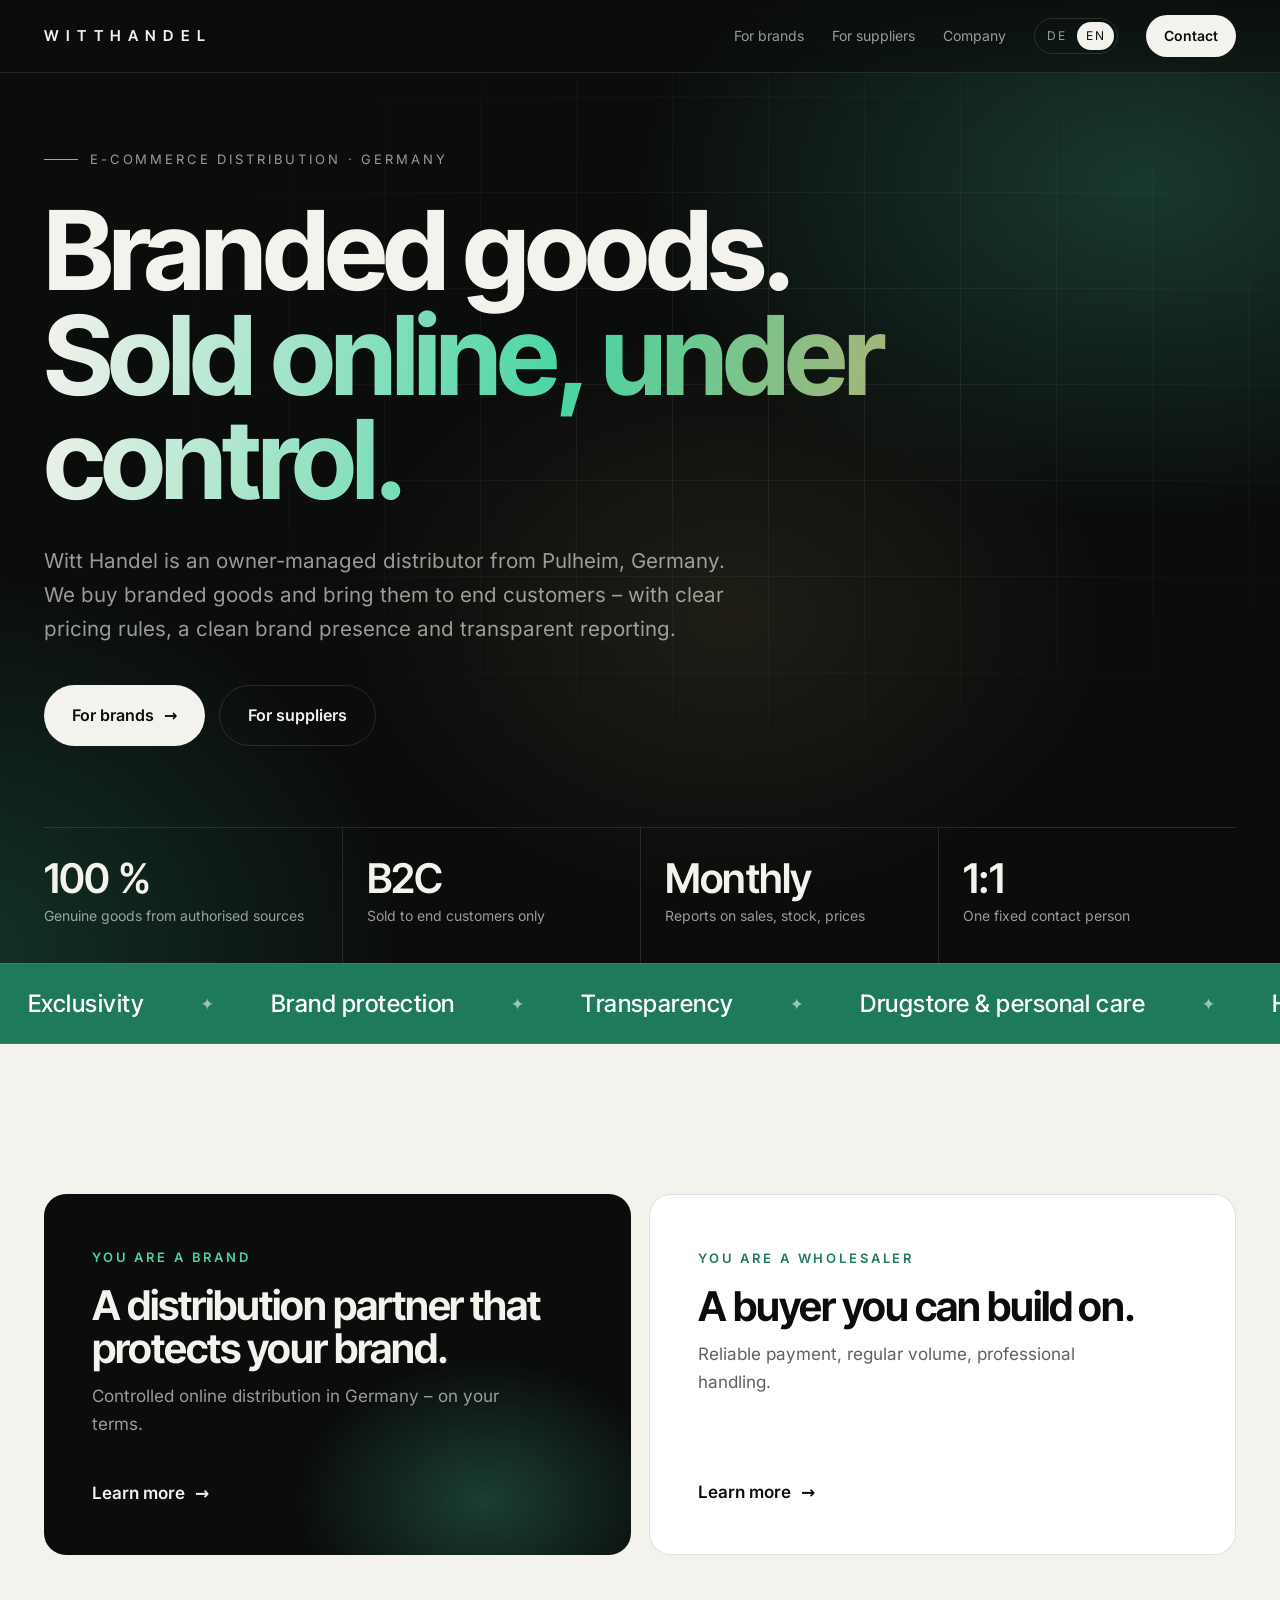
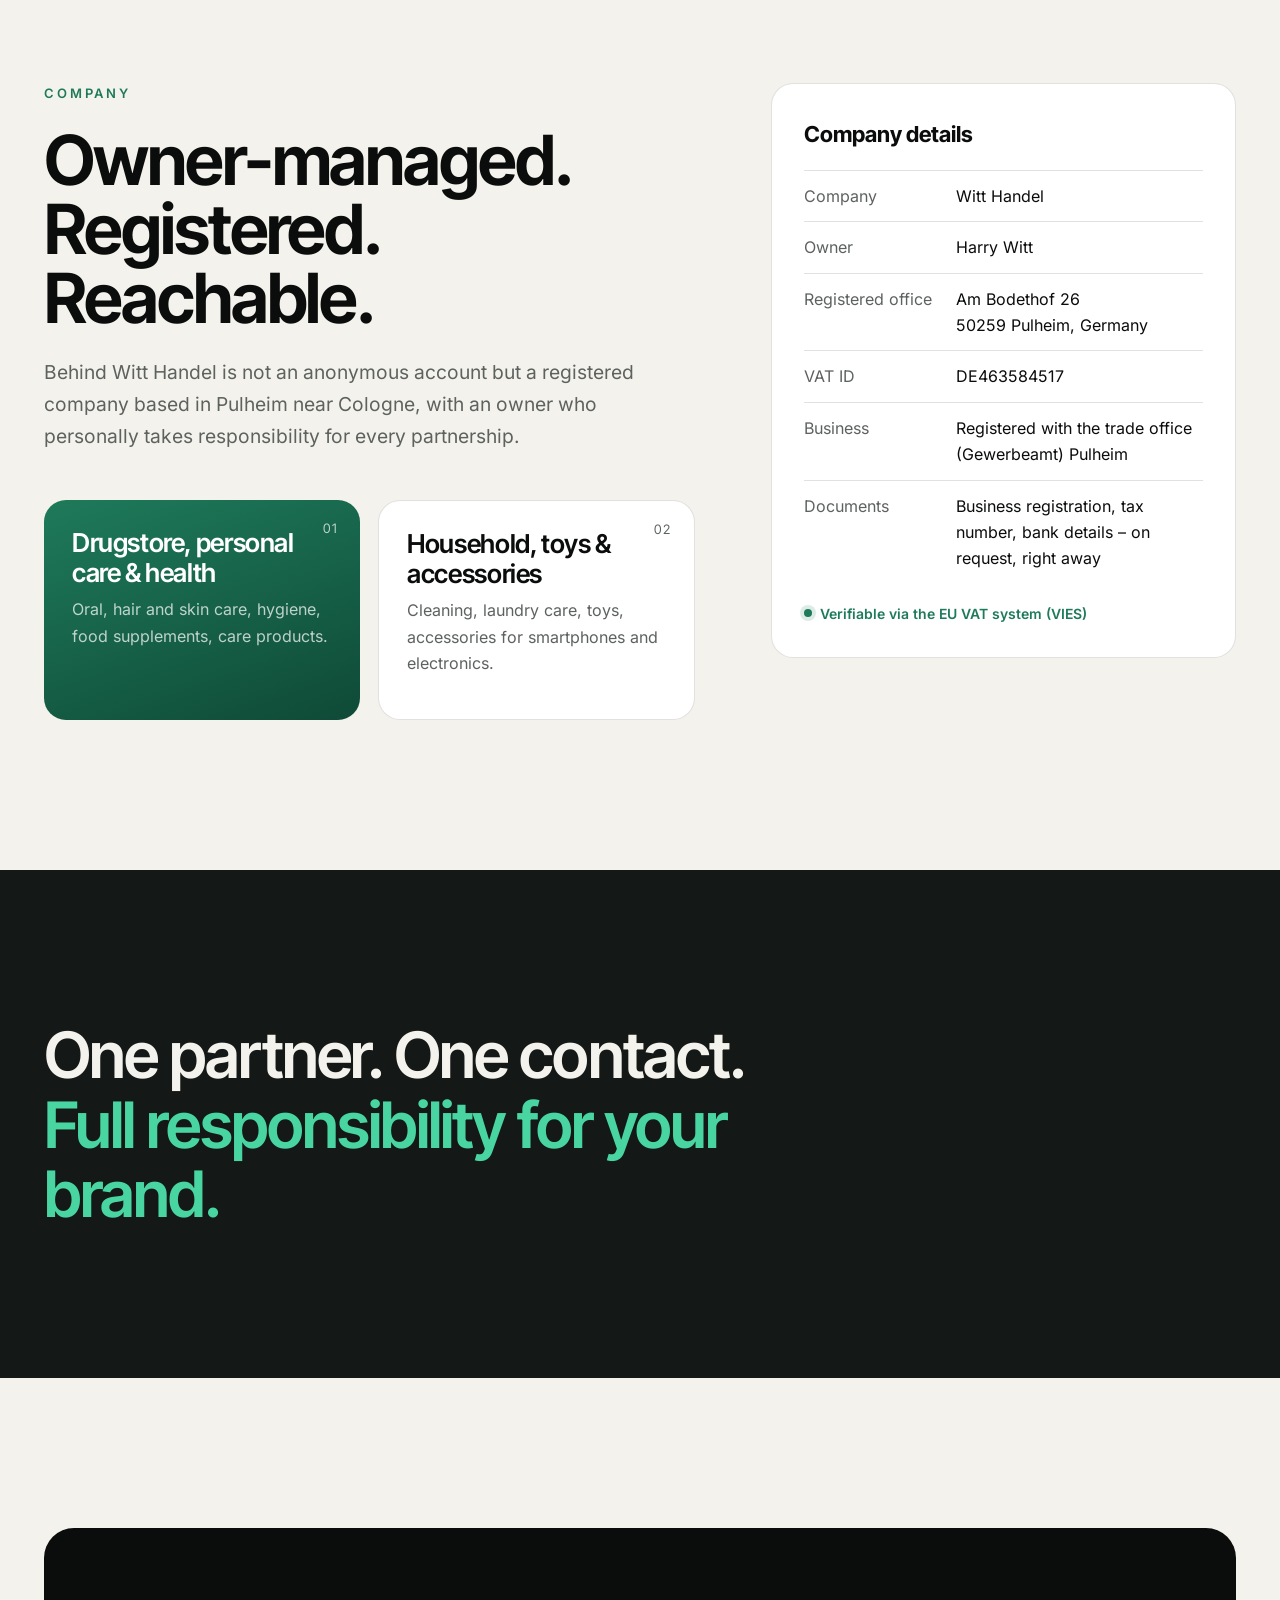
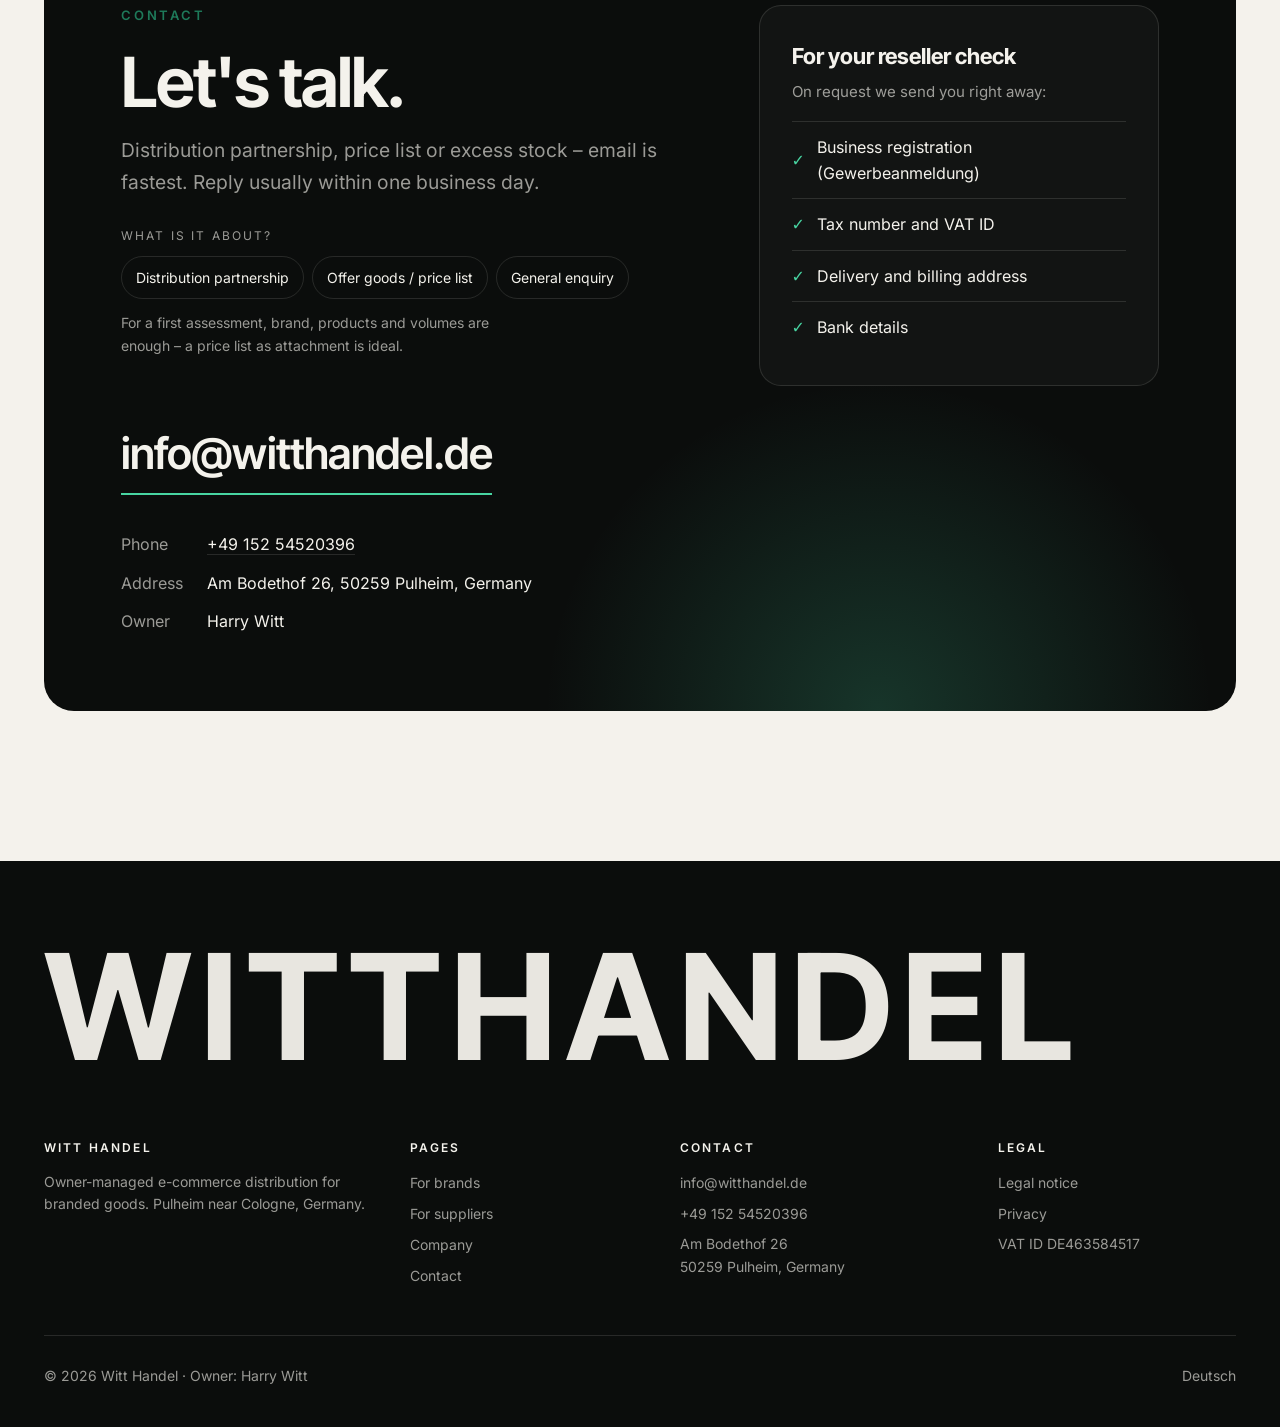
==== commit c0d0d4a0: "Brand offer: exclusive partnership instead of an agreed minimum price An agreed minimum resale price" ====
--- a/en/index.html
+++ b/en/index.html
@@ -11,7 +11,7 @@
   <link rel="alternate" hreflang="en" href="https://www.witthandel.de/en/">
   <link rel="icon" href="/favicon.svg" type="image/svg+xml">
   <link rel="preload" href="/fonts/inter-tight.woff2" as="font" type="font/woff2" crossorigin>
-  <link rel="stylesheet" href="/style.css">
+  <link rel="stylesheet" href="/style.css?v=20261107b">
   <meta property="og:title" content="Witt Handel – E-commerce distribution for branded goods">
   <meta property="og:description" content="Witt Handel is an owner-managed e-commerce distributor from Pulheim, Germany: controlled, brand-compliant distribution in German online retail – for brands, manufacturers, wholesalers and distributors.">
   <meta property="og:type" content="website">
@@ -60,8 +60,8 @@
 
   <div class="marquee" aria-hidden="true">
     <div class="track">
-      <span>Price discipline</span><span>Brand protection</span><span>Transparency</span><span>Drugstore &amp; personal care</span><span>Health</span><span>Household</span><span>Toys</span><span>Electronics accessories</span>
-      <span>Price discipline</span><span>Brand protection</span><span>Transparency</span><span>Drugstore &amp; personal care</span><span>Health</span><span>Household</span><span>Toys</span><span>Electronics accessories</span>
+      <span>Exclusivity</span><span>Brand protection</span><span>Transparency</span><span>Drugstore &amp; personal care</span><span>Health</span><span>Household</span><span>Toys</span><span>Electronics accessories</span>
+      <span>Exclusivity</span><span>Brand protection</span><span>Transparency</span><span>Drugstore &amp; personal care</span><span>Health</span><span>Household</span><span>Toys</span><span>Electronics accessories</span>
     </div>
   </div>
   <section style="padding-bottom: 0">
@@ -153,6 +153,6 @@
     </div>
   </div>
 </footer>
-<script src="/mail.js" defer></script>
+<script src="/mail.js?v=20261107b" defer></script>
 </body>
 </html>
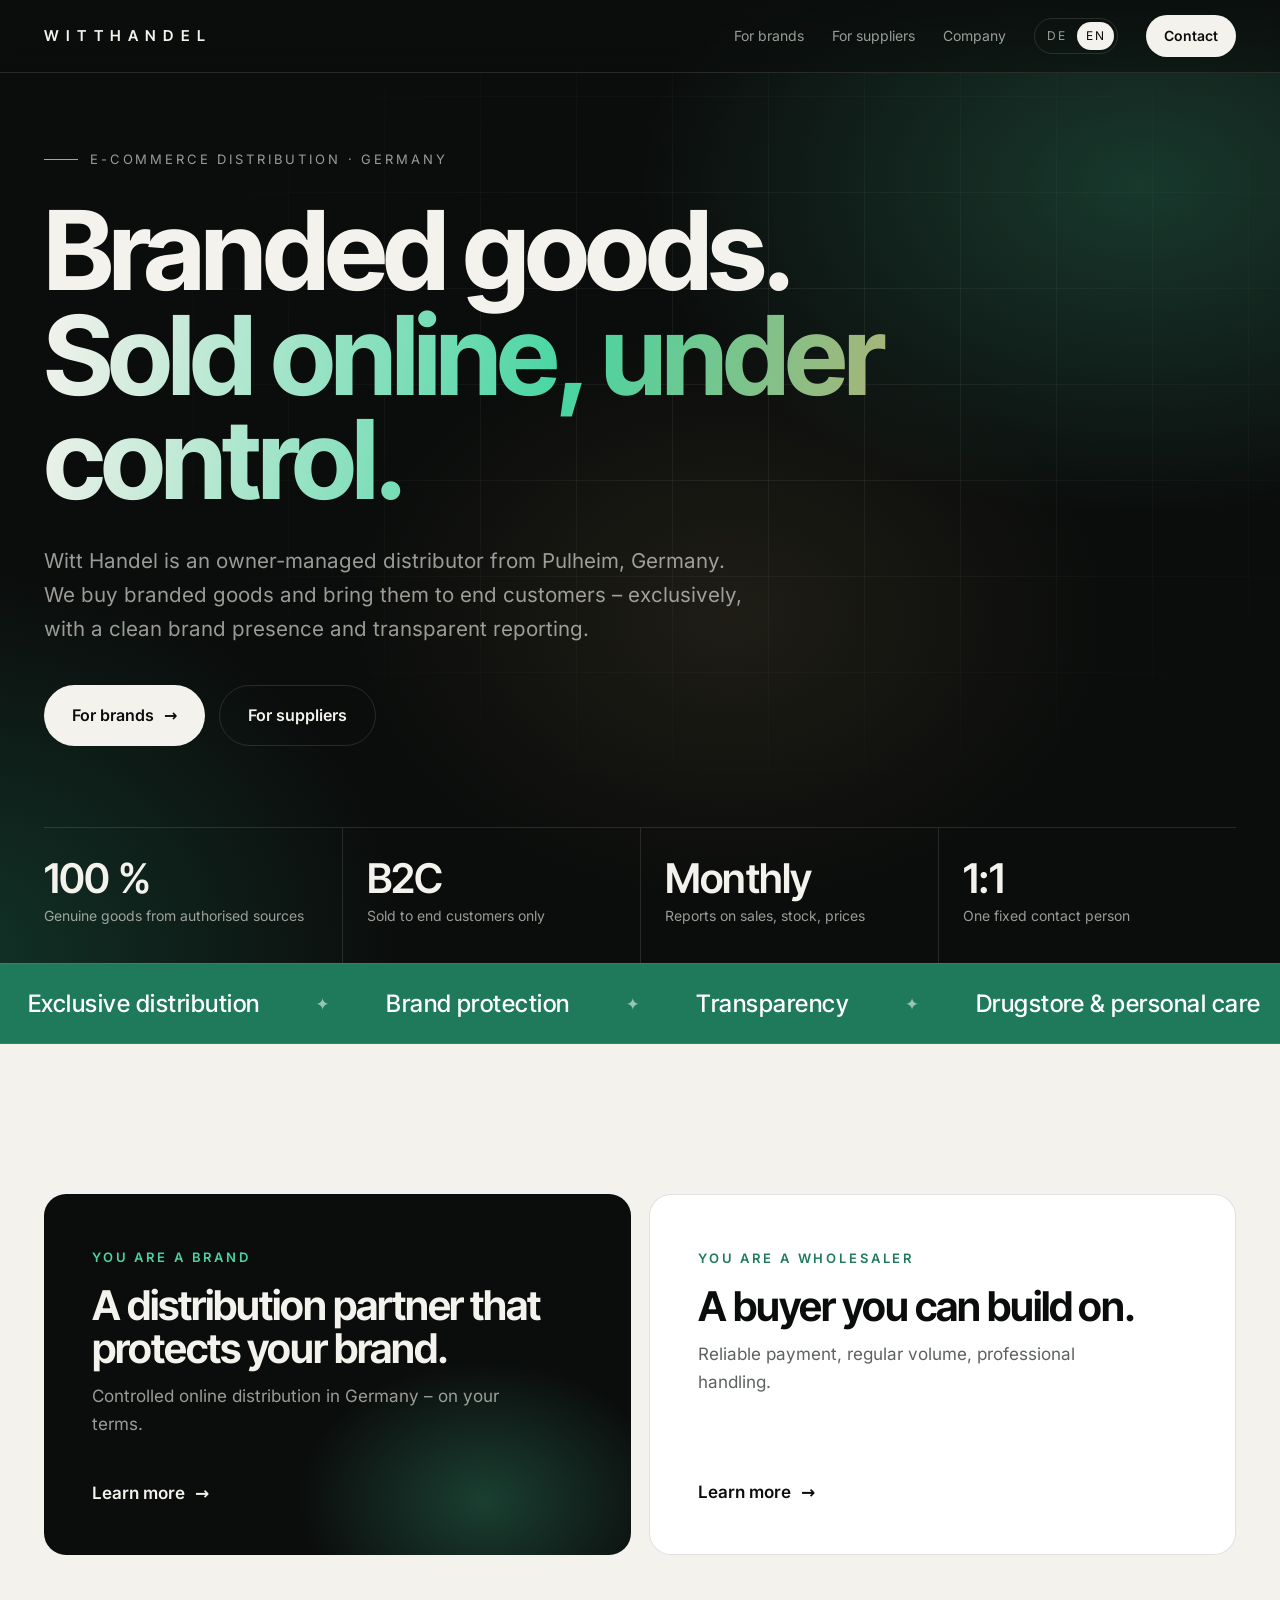
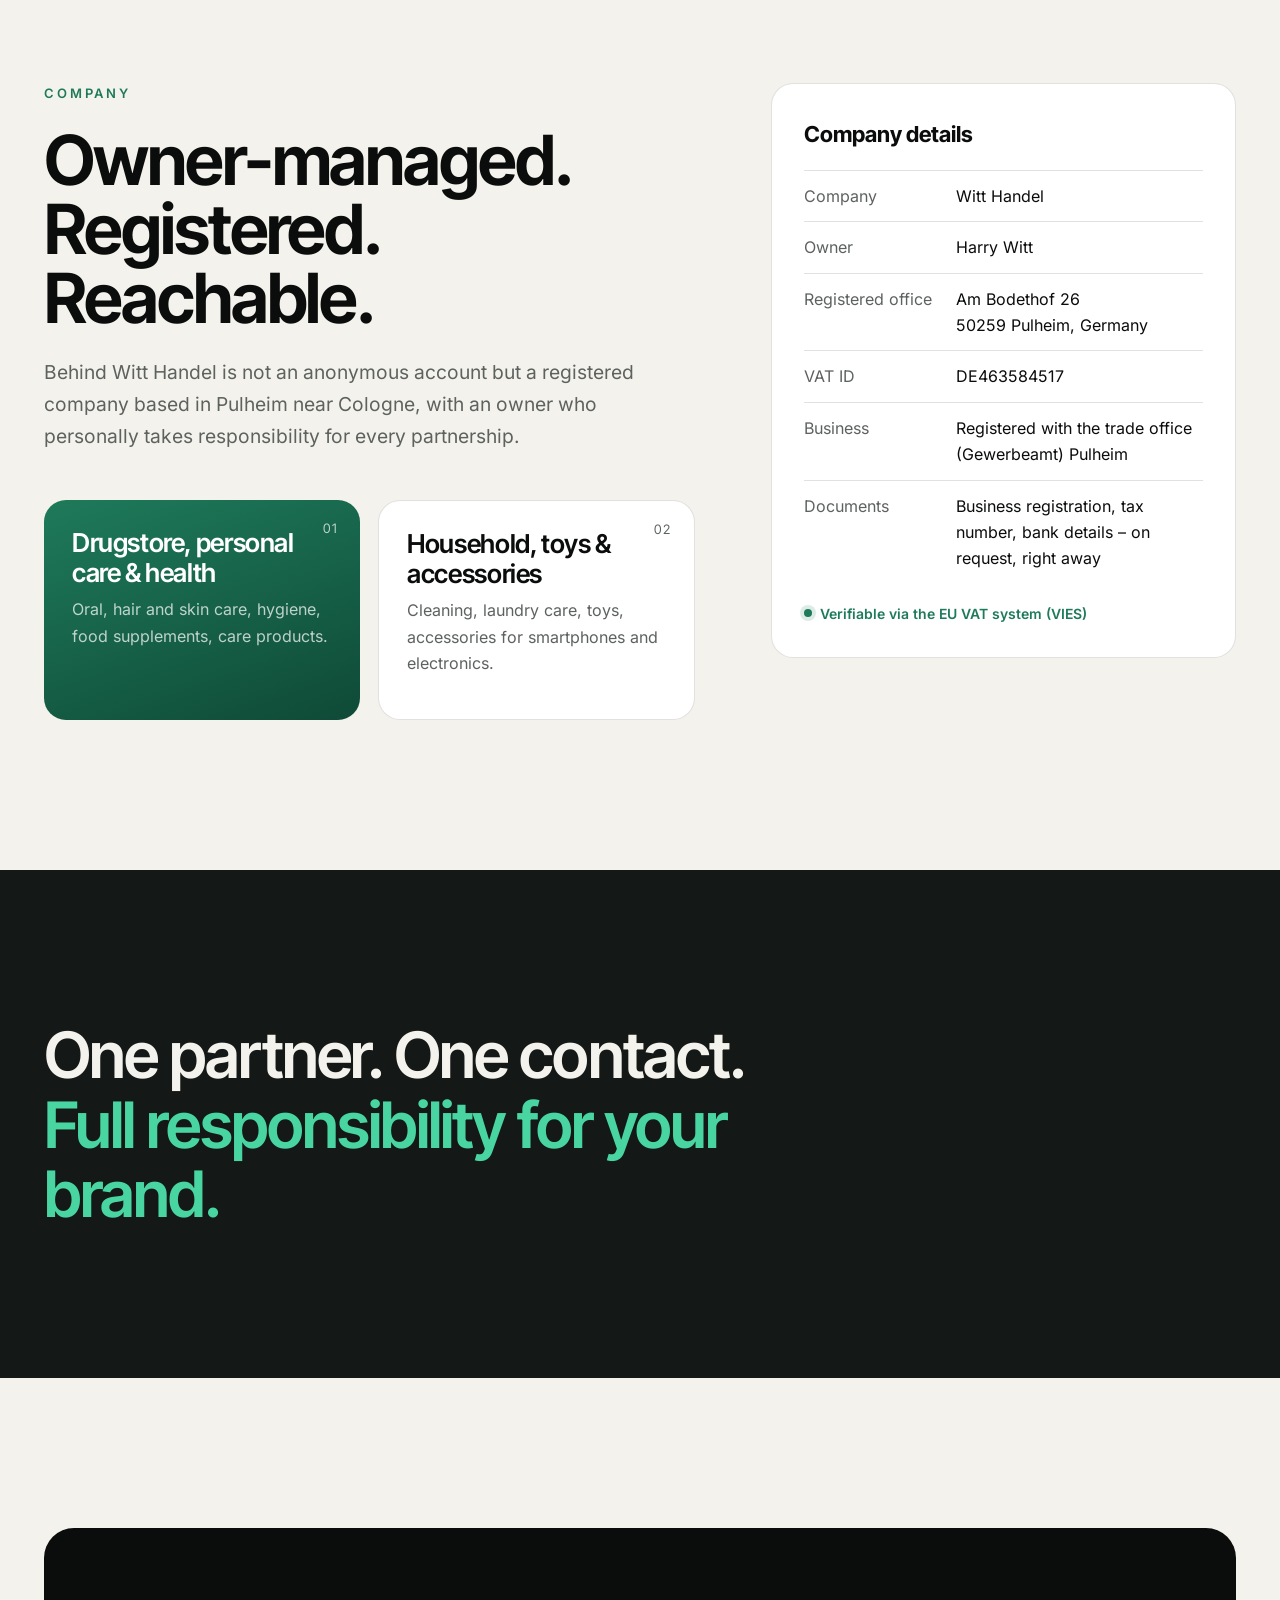
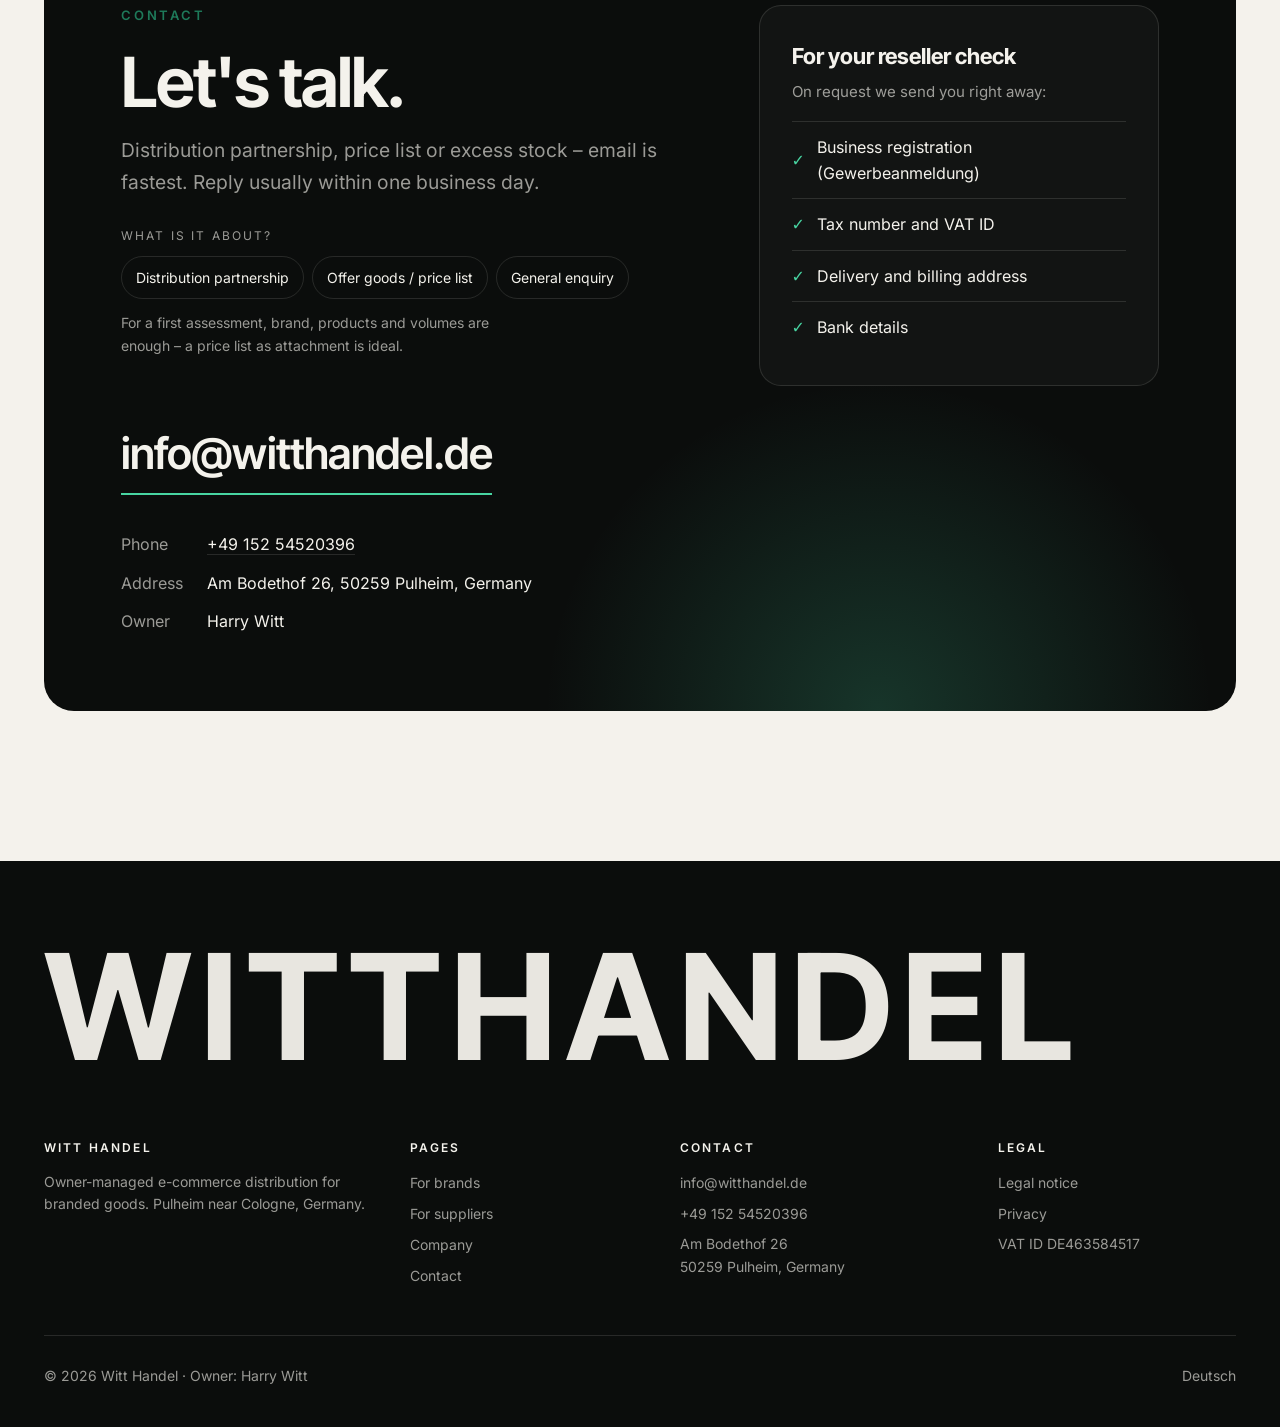
==== commit 57b7c578: "Brands page: exclusivity instead of minimum prices (§1 GWB); link preview image; sitemap lastmod Co-" ====
--- a/en/index.html
+++ b/en/index.html
@@ -19,6 +19,11 @@
   <meta property="og:locale" content="en_GB">
   <meta name="twitter:card" content="summary">
   <meta property="og:url" content="https://www.witthandel.de/en/">
+  <meta property="og:image" content="https://www.witthandel.de/og.png">
+  <meta property="og:image:width" content="1200">
+  <meta property="og:image:height" content="630">
+  <meta property="og:image:alt" content="Witt Handel – E-Commerce-Distribution für Markenware">
+  <meta name="twitter:card" content="summary_large_image">
   <script type="application/ld+json">{"@context":"https://schema.org","@type":"Organization","name":"Witt Handel","legalName":"Witt Handel, Inhaber Harry Witt","url":"https://www.witthandel.de/","logo":"https://www.witthandel.de/favicon.svg","description":"Owner-managed e-commerce distributor for branded goods from Pulheim, Germany.","vatID":"DE463584517","founder":{"@type":"Person","name":"Harry Witt"},"address":{"@type":"PostalAddress","streetAddress":"Am Bodethof 26","postalCode":"50259","addressLocality":"Pulheim","addressCountry":"DE"},"contactPoint":[{"@type":"ContactPoint","contactType":"sales","email":"info@witthandel.de","telephone":"+49 152 54520396","availableLanguage":["de","en"]}]}</script>
 </head>
 <body>
@@ -44,7 +49,7 @@
     <div class="wrap">
       <p class="eyebrow">E-commerce distribution · Germany</p>
       <h1>Branded goods. <span class="soft">Sold online, under control.</span></h1>
-      <p class="lead">Witt Handel is an owner-managed distributor from Pulheim, Germany. We buy branded goods and bring them to end customers – with clear pricing rules, a clean brand presence and transparent reporting.</p>
+      <p class="lead">Witt Handel is an owner-managed distributor from Pulheim, Germany. We buy branded goods and bring them to end customers – exclusively, with a clean brand presence and transparent reporting.</p>
       <div class="actions">
         <a class="btn light" href="/en/brands/">For brands <span class="arrow" aria-hidden="true">→</span></a>
         <a class="btn outline" href="/en/suppliers/">For suppliers</a>
@@ -60,8 +65,8 @@
 
   <div class="marquee" aria-hidden="true">
     <div class="track">
-      <span>Exclusivity</span><span>Brand protection</span><span>Transparency</span><span>Drugstore &amp; personal care</span><span>Health</span><span>Household</span><span>Toys</span><span>Electronics accessories</span>
-      <span>Exclusivity</span><span>Brand protection</span><span>Transparency</span><span>Drugstore &amp; personal care</span><span>Health</span><span>Household</span><span>Toys</span><span>Electronics accessories</span>
+      <span>Exclusive distribution</span><span>Brand protection</span><span>Transparency</span><span>Drugstore &amp; personal care</span><span>Health</span><span>Household</span><span>Toys</span><span>Electronics accessories</span>
+      <span>Exclusive distribution</span><span>Brand protection</span><span>Transparency</span><span>Drugstore &amp; personal care</span><span>Health</span><span>Household</span><span>Toys</span><span>Electronics accessories</span>
     </div>
   </div>
   <section style="padding-bottom: 0">
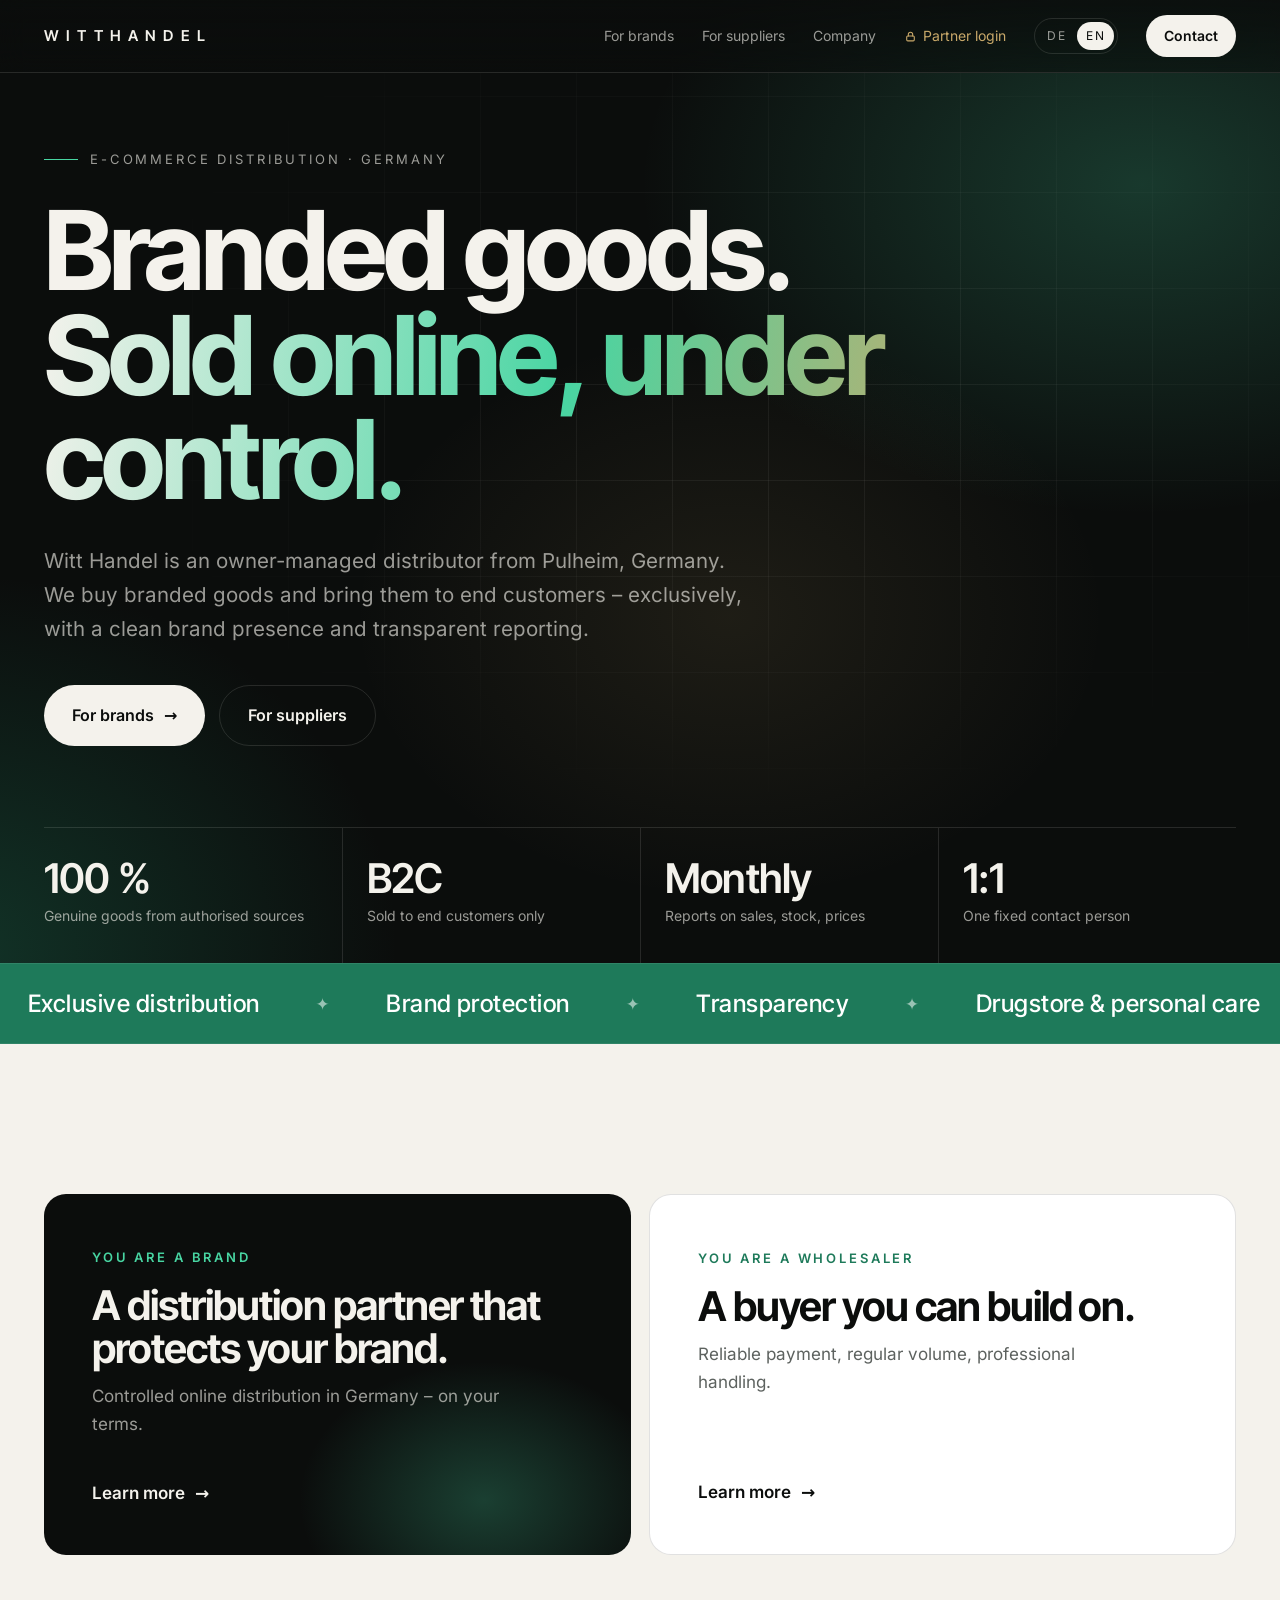
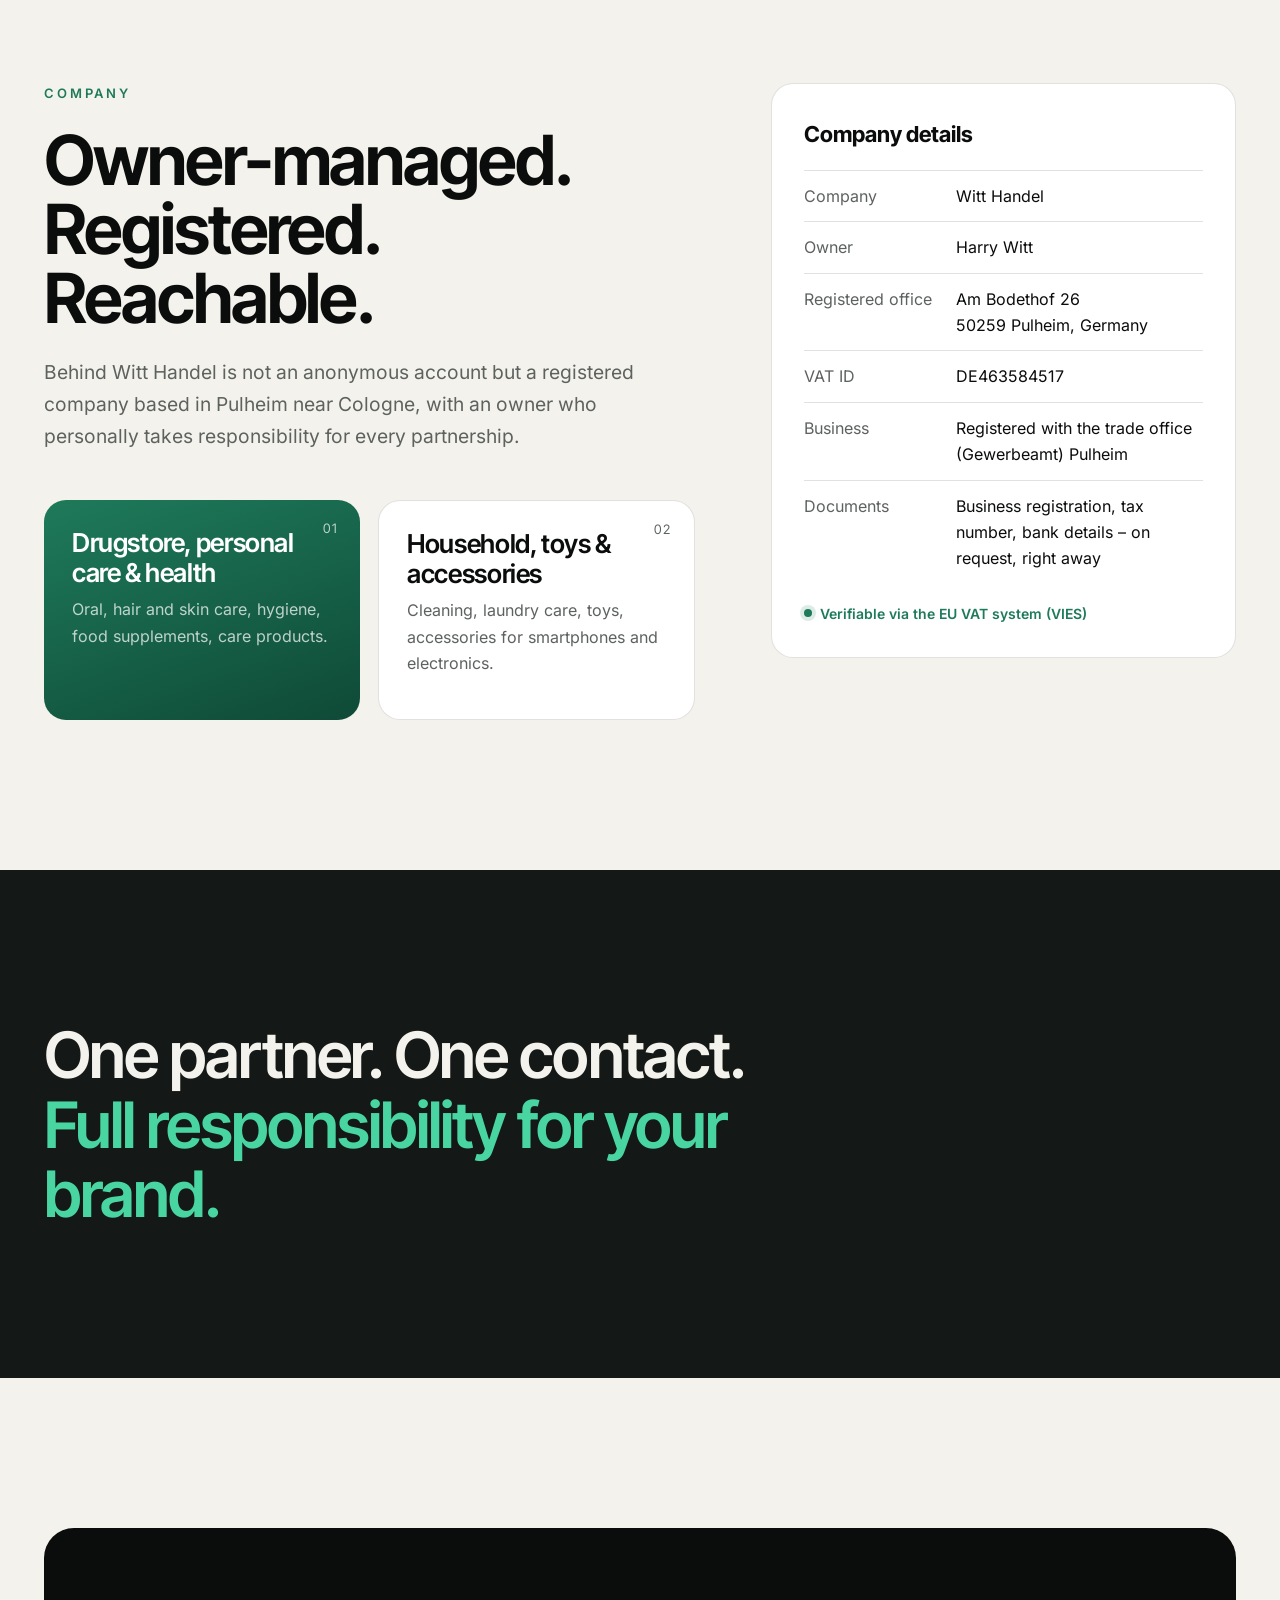
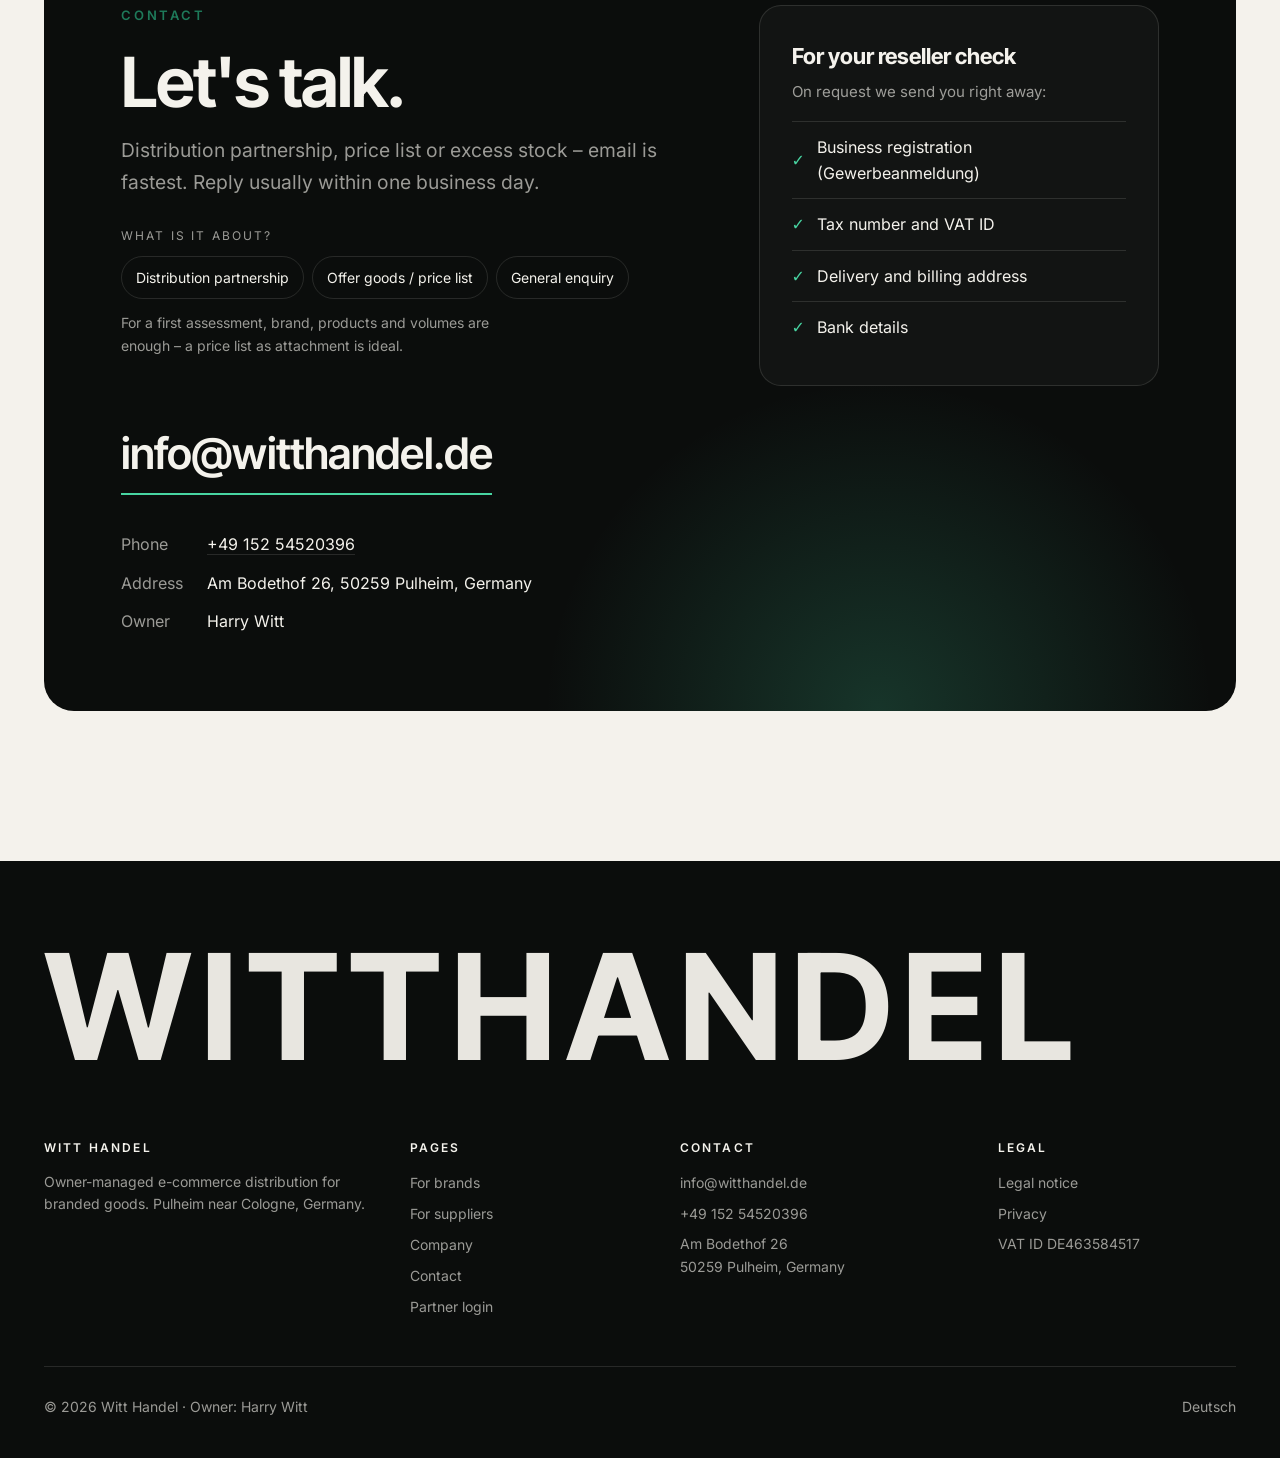
==== commit d186054f: "Partner-Login in the header, phone menu, footer and under the brand-check form; brand-check form sen" ====
--- a/en/index.html
+++ b/en/index.html
@@ -11,7 +11,7 @@
   <link rel="alternate" hreflang="en" href="https://www.witthandel.de/en/">
   <link rel="icon" href="/favicon.svg" type="image/svg+xml">
   <link rel="preload" href="/fonts/inter-tight.woff2" as="font" type="font/woff2" crossorigin>
-  <link rel="stylesheet" href="/style.css?v=20261107b">
+  <link rel="stylesheet" href="/style.css?v=20261120b">
   <meta property="og:title" content="Witt Handel – E-commerce distribution for branded goods">
   <meta property="og:description" content="Witt Handel is an owner-managed e-commerce distributor from Pulheim, Germany: controlled, brand-compliant distribution in German online retail – for brands, manufacturers, wholesalers and distributors.">
   <meta property="og:type" content="website">
@@ -35,9 +35,10 @@
       <a class="hide-m" href="/en/brands/">For brands</a>
       <a class="hide-m" href="/en/suppliers/">For suppliers</a>
       <a class="hide-m" href="/en/#company">Company</a>
+      <a class="hide-m partner-login" href="https://jarvis-hy8q.onrender.com/partner" rel="nofollow"><svg class="lock" viewBox="0 0 24 24" width="13" height="13" fill="none" stroke="currentColor" stroke-width="2" stroke-linecap="round" aria-hidden="true"><rect x="5" y="11" width="14" height="9" rx="2"/><path d="M8 11V8a4 4 0 0 1 8 0v3"/></svg>Partner login</a>
       <span class="langs" role="group" aria-label="Language"><a href="/" hreflang="de" lang="de">DE</a><a href="/en/" hreflang="en" lang="en" class="on" aria-current="true">EN</a></span>
       <a class="cta" href="#contact">Contact</a>
-      <details class="menu-m"><summary aria-label="Menu"><span></span><span></span></summary><div class="menu-panel"><a href="/en/brands/">For brands</a><a href="/en/suppliers/">For suppliers</a><a href="/en/#company">Company</a><a href="/en/#contact">Contact</a></div></details>
+      <details class="menu-m"><summary aria-label="Menu"><span></span><span></span></summary><div class="menu-panel"><a href="/en/brands/">For brands</a><a href="/en/suppliers/">For suppliers</a><a href="/en/#company">Company</a><a href="/en/#contact">Contact</a><a href="https://jarvis-hy8q.onrender.com/partner" rel="nofollow">Partner login</a></div></details>
     </nav>
   </div>
 </header>
@@ -88,7 +89,7 @@
           <p class="kicker">Company</p>
           <h2>Owner-managed. Registered. Reachable.</h2>
           <p class="intro">Behind Witt Handel is not an anonymous account but a registered company based in Pulheim near Cologne, with an owner who personally takes responsibility for every partnership.</p>
-          <div class="tiles" style="margin-top: 48px; grid-template-columns: repeat(2, 1fr)">
+          <div class="tiles two" style="margin-top: 48px">
             <div class="tile feature" style="min-height: 220px"><span class="num">01</span><div><h3>Drugstore, personal care &amp; health</h3><p>Oral, hair and skin care, hygiene, food supplements, care products.</p></div></div>
             <div class="tile" style="min-height: 220px"><span class="num">02</span><div><h3>Household, toys &amp; accessories</h3><p>Cleaning, laundry care, toys, accessories for smartphones and electronics.</p></div></div>
           </div>
@@ -148,7 +149,7 @@
     <p class="big-mark" aria-hidden="true">WITTHANDEL</p>
     <div class="cols">
       <div><p class="f-title">Witt Handel</p><p>Owner-managed e-commerce distribution for branded goods. Pulheim near Cologne, Germany.</p></div>
-      <div><p class="f-title">Pages</p><a href="/en/brands/">For brands</a><a href="/en/suppliers/">For suppliers</a><a href="/en/#company">Company</a><a href="/en/#contact">Contact</a></div>
+      <div><p class="f-title">Pages</p><a href="/en/brands/">For brands</a><a href="/en/suppliers/">For suppliers</a><a href="/en/#company">Company</a><a href="/en/#contact">Contact</a><a href="https://jarvis-hy8q.onrender.com/partner" rel="nofollow">Partner login</a></div>
       <div><p class="f-title">Contact</p><a href="mailto:info@witthandel.de">info@witthandel.de</a><a href="tel:+4915254520396">+49 152 54520396</a><p>Am Bodethof 26<br>50259 Pulheim, Germany</p></div>
       <div><p class="f-title">Legal</p><a href="/impressum.html" hreflang="de">Legal notice</a><a href="/datenschutz.html" hreflang="de">Privacy</a><p>VAT ID DE463584517</p></div>
     </div>
--- a/style.css
+++ b/style.css
@@ -127,6 +127,9 @@
 .tiles { display: grid; gap: 18px; grid-template-columns: repeat(4, 1fr); }
 @media (max-width: 1000px) { .tiles { grid-template-columns: 1fr 1fr; } }
 @media (max-width: 560px) { .tiles { grid-template-columns: 1fr; } }
+.tiles.two { grid-template-columns: 1fr 1fr; }
+@media (max-width: 700px) { .tiles.two { grid-template-columns: 1fr; } }
+.tile h3 { overflow-wrap: break-word; hyphens: auto; padding-right: 30px; }
 .tile { position: relative; overflow: hidden; border-radius: var(--radius); padding: 28px; min-height: 330px; display: flex; flex-direction: column;
   justify-content: space-between; background: var(--white); border: 1px solid var(--line); transition: transform .3s, box-shadow .3s; }
 .tile:hover { transform: translateY(-4px); box-shadow: 0 24px 60px -30px rgba(11,13,12,.35); }
@@ -199,6 +202,7 @@
 .legal { padding-top: 150px; padding-bottom: 110px; max-width: 820px; }
 .legal h1 { hyphens: auto; -webkit-hyphens: auto; overflow-wrap: anywhere; font-family: var(--display); font-size: clamp(34px, 6vw, 72px); letter-spacing: -.03em; line-height: 1; margin: 0 0 40px; }
 .legal h2 { font-family: var(--display); font-size: 22px; letter-spacing: -.01em; margin: 40px 0 10px; line-height: 1.2; }
+.legal h3 { font-family: var(--display); font-size: 17px; margin: 22px 0 6px; line-height: 1.3; }
 .legal p, .legal li { color: #2b2f2d; overflow-wrap: anywhere; }
 .legal a { color: var(--accent); }
 .legal .note { color: var(--muted); font-size: 15px; }
@@ -368,3 +372,33 @@
 .mail-actions button:first-child { background: var(--on-dark); color: var(--ink); border-color: var(--on-dark); }
 .mail-actions a:hover, .mail-actions button:hover { border-color: var(--accent-bright); }
 .mail-hint { font-size: 13px; color: var(--on-dark-muted); margin: 10px 0 0; }
+
+/* Free brand check form (20.11.2026) – on the dark offer section */
+.bc-form { scroll-margin-top: 96px; margin-top: 48px; padding: clamp(22px, 4vw, 36px); border: 1px solid var(--line-dark); border-radius: 22px;
+  background: rgba(255,255,255,.03); }
+.bc-title { font-family: var(--display); font-size: 22px; font-weight: 600; margin: 0 0 20px; }
+.bc-grid { display: grid; grid-template-columns: 1fr 1fr; gap: 16px 20px; }
+@media (max-width: 700px) { .bc-grid { grid-template-columns: 1fr; } }
+.bc-grid .wide { grid-column: 1 / -1; }
+.bc-form label { display: flex; flex-direction: column; gap: 7px; font-size: 14px; color: var(--on-dark-muted); }
+.bc-form label em { font-style: normal; opacity: .7; }
+.bc-form input:not([type=checkbox]) { font: inherit; font-size: 16px; color: var(--on-dark); background: rgba(255,255,255,.05);
+  border: 1px solid var(--line-dark); border-radius: 12px; padding: 13px 15px; min-width: 0; }
+.bc-form input:not([type=checkbox]):focus { outline: none; border-color: var(--accent-bright); background: rgba(255,255,255,.08); }
+.bc-form input::placeholder { color: rgba(244,242,236,.32); }
+.bc-form .bc-hp { position: absolute; left: -9999px; width: 1px; height: 1px; overflow: hidden; }
+.bc-form .bc-consent { flex-direction: row; align-items: flex-start; gap: 10px; margin-top: 20px; line-height: 1.5; }
+.bc-consent input { margin-top: 3px; accent-color: var(--accent-bright); width: 17px; height: 17px; flex: none; }
+.bc-consent a, .bc-alt a { color: var(--accent-bright); }
+.bc-form .gso-cta { margin-top: 26px; }
+.bc-form button.btn { border: 0; cursor: pointer; font: inherit; font-weight: 600; }
+.bc-form button.btn:disabled { opacity: .6; cursor: wait; }
+.bc-msg { margin: 18px 0 0; padding: 14px 16px; border-radius: 12px; background: rgba(255,255,255,.06); }
+.bc-msg.ok { background: rgba(72,213,162,.14); color: var(--on-dark); border: 1px solid rgba(72,213,162,.4); }
+.bc-msg.warn { background: rgba(201,169,106,.14); border: 1px solid rgba(201,169,106,.4); }
+.bc-alt { margin: 16px 0 0; font-size: 14px; color: var(--on-dark-muted); }
+
+/* Partner login in the header (20.11.2026) */
+nav.main .partner-login { display: inline-flex; align-items: center; gap: 6px; color: var(--gold, #c9a96a); }
+nav.main .partner-login:hover { color: var(--on-dark); }
+nav.main .partner-login .lock { flex: none; }
